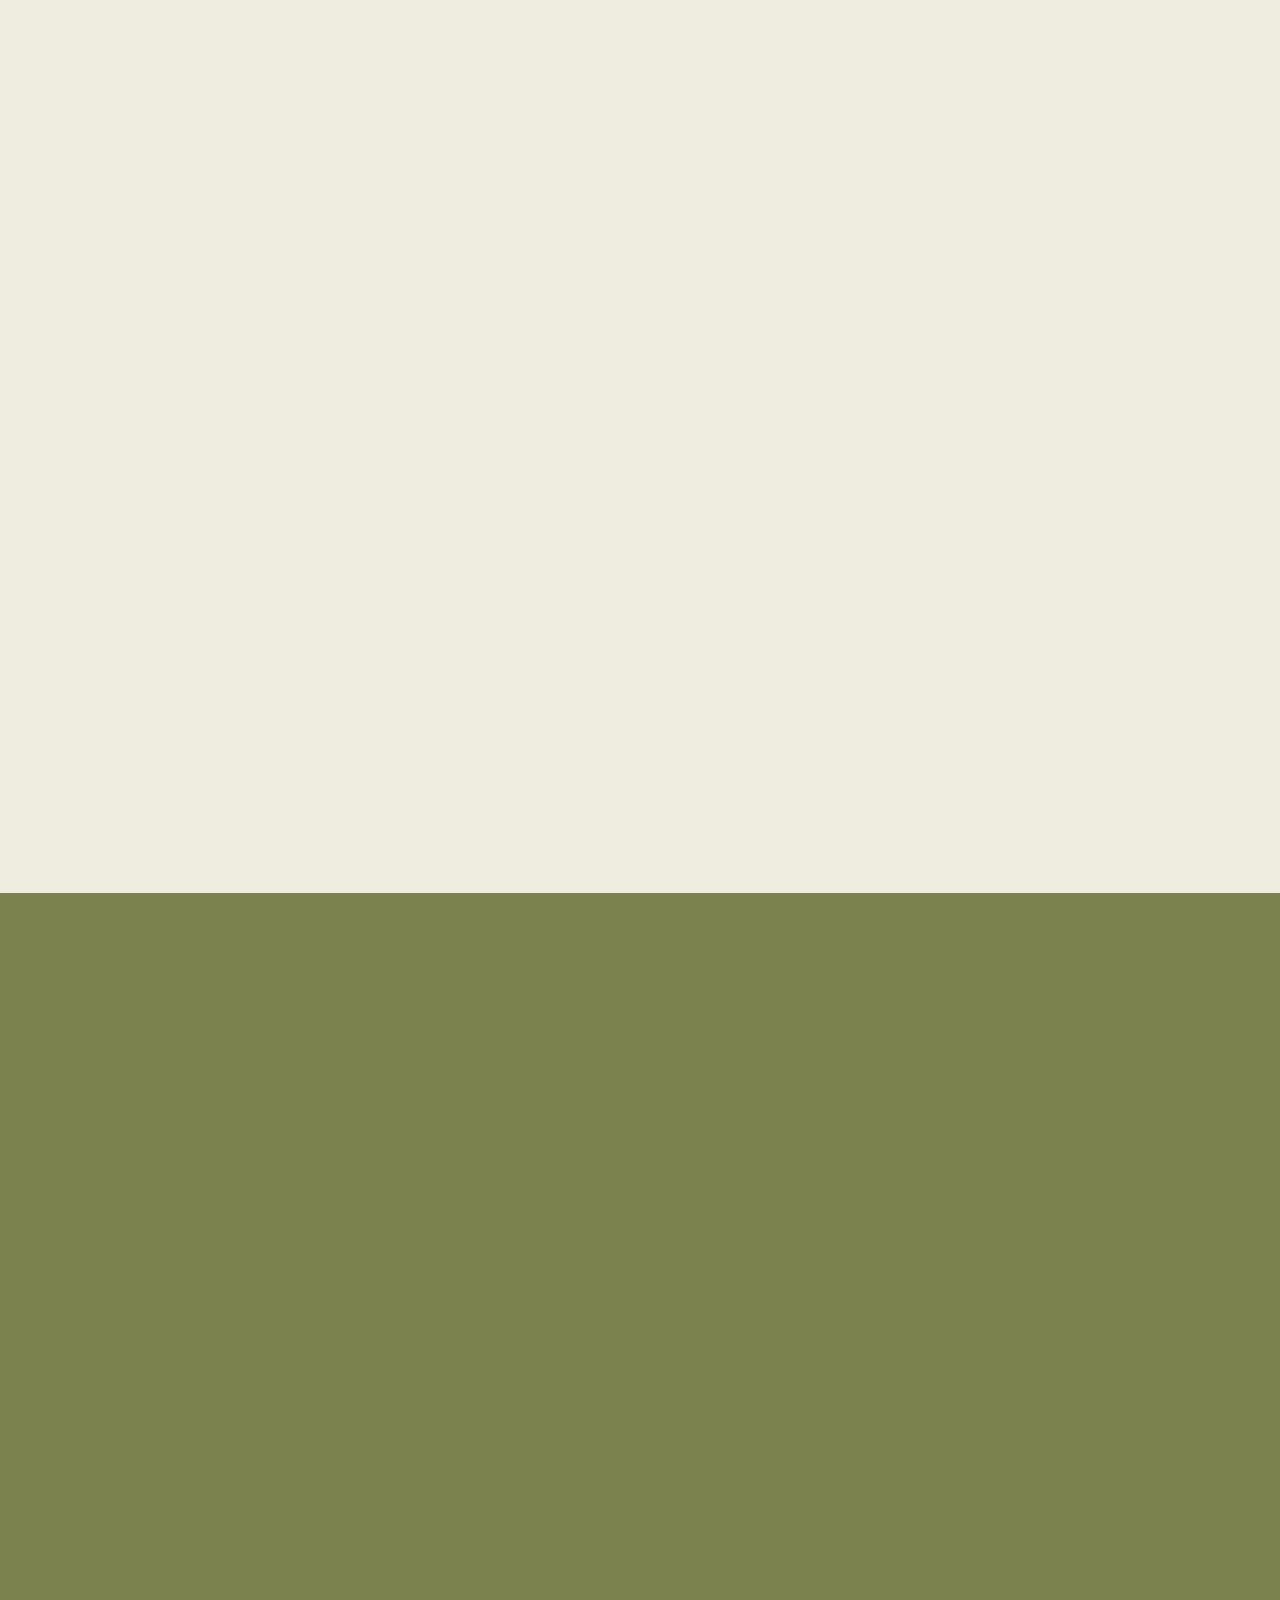
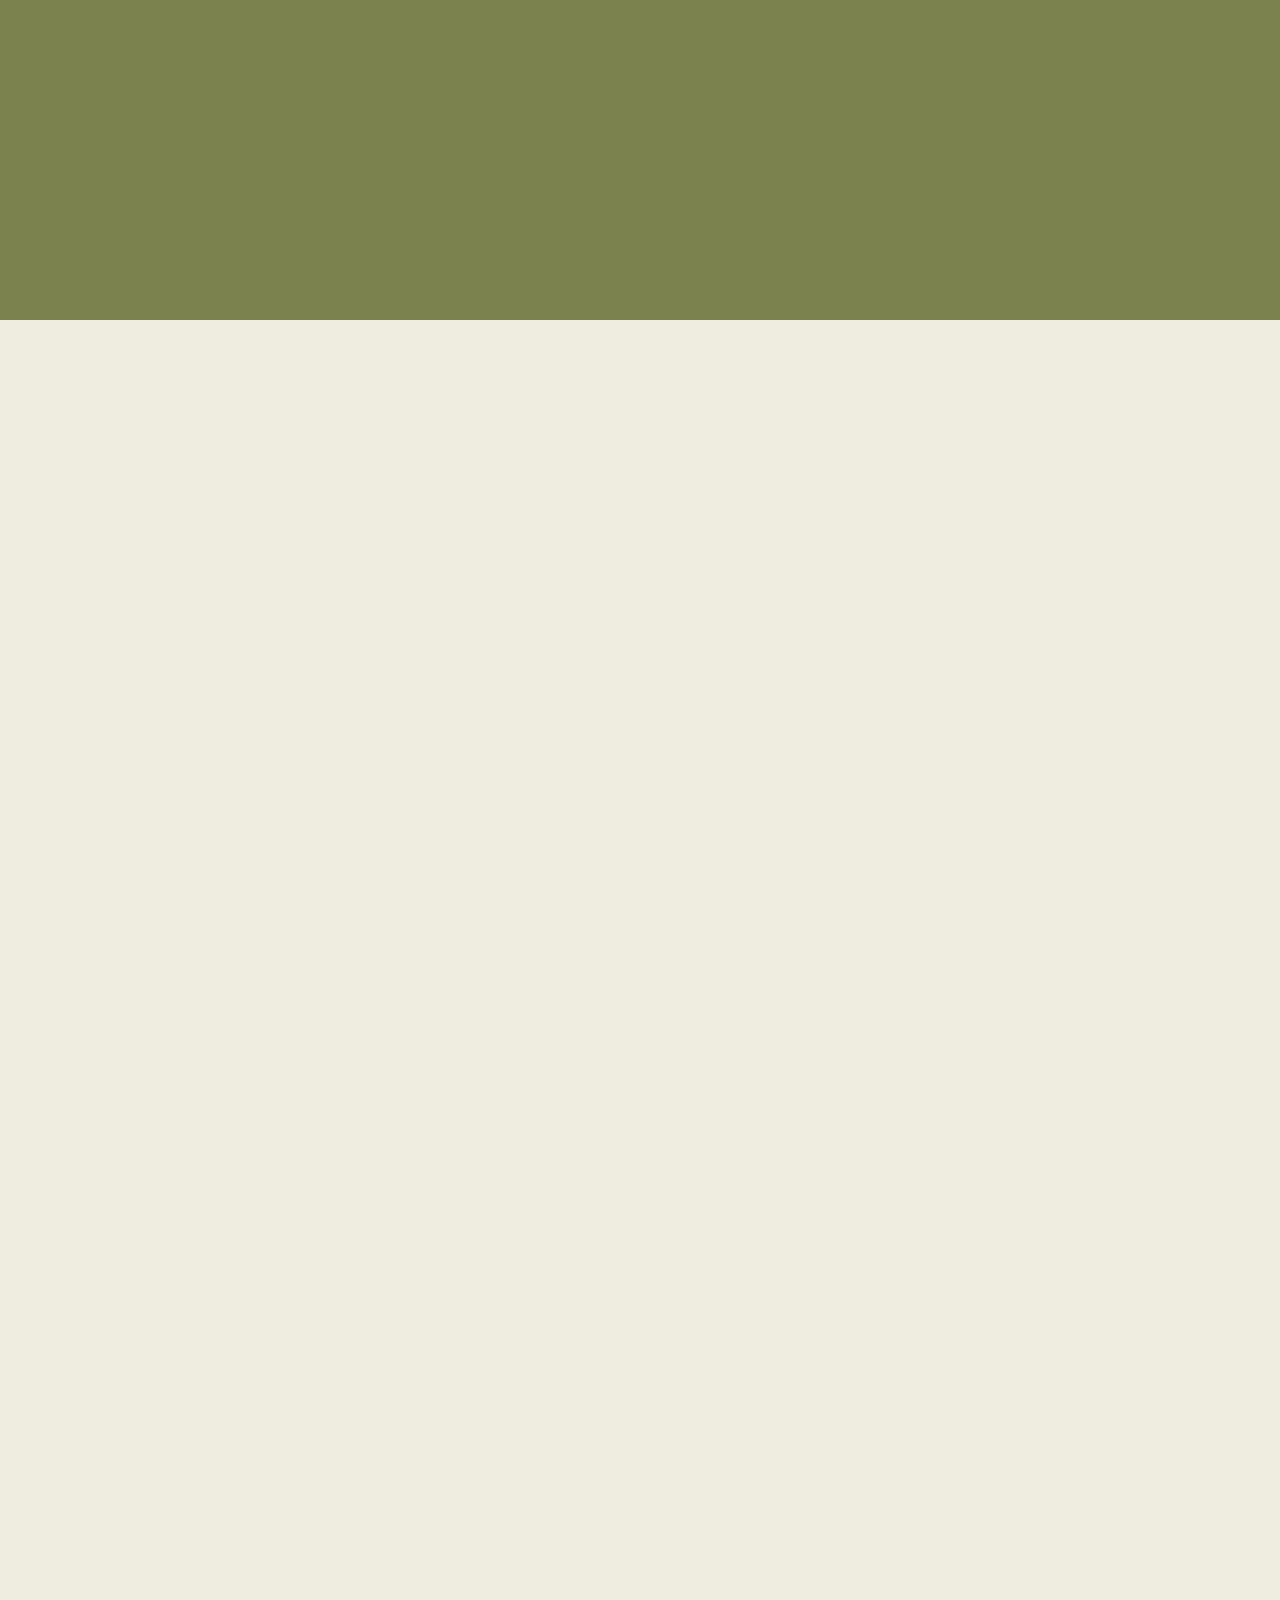
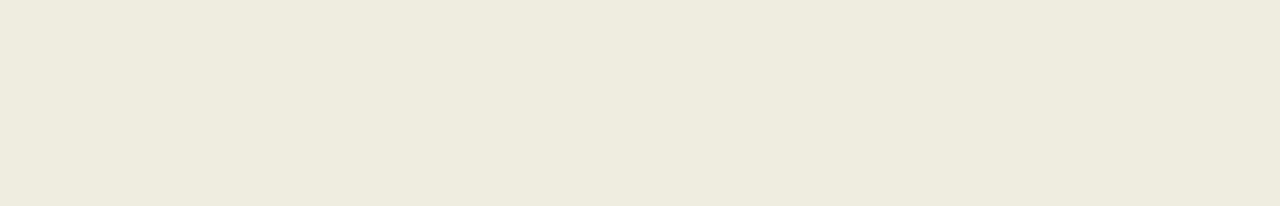
==== index.html @ 8365b6aa "0.1" ====
<!DOCTYPE html>
<html lang="en">
<head>
    <meta charset="UTF-8">
	<meta http-equiv="X-UA-Compatible" content="IE=edge,chrome=1">
	<meta name="format-detection" content="telephone=no, address=no, email=no" />
	<meta name="viewport" content="width=device-width, initial-scale=1, maximum-scale=1, user-scalable=no">
    <title>🐶Dogear-1</title>
    <link href="https://fonts.googleapis.com/css2?family=Gowun+Batang:wght@400;700&display=swap" rel="stylesheet">
    <style>
        * {
            box-sizing: border-box;
        }
        html,
        body {
            font-family: 'Gowun Batang', serif;
            width: 100%;
            margin:0 auto;
            overflow-x:hidden;
            line-height: 1.5;
            }        
        body {
            background-color:#EFEDE0;
        }
        body:not(.no-js) .image-wrap {
        transition: 1s ease-out;
        transition-delay: 0.2s;
        position: relative;
        width: 100%;
        height: 50vmin;
        overflow: hidden;
        clip-path: polygon(0 100%, 100% 100%, 100% 100%, 0 100%);
        visibility: hidden;
        }

        body:not(.no-js) .image-wrap img {
        transform: scale(1.3);
        transition: 2s ease-out;
        }

        body:not(.no-js) .animating .image-wrap {
        clip-path: polygon(0 0, 100% 0, 100% 100%, 0 100%);
        visibility: visible;
        transform: skewY(0);
        }

        body:not(.no-js) .animating img {
        transform: scale(1);
        transition: 4s ease-out;
        width: 100%;
        }

        body:not(.no-js) .fadeup {
        opacity: 0;
        transition: 0.4s ease-out;
        transition-delay: 0.4s;
        transform: translateY(40px);
        }
        body:not(.no-js) .fading-up {
        opacity: 1;
        transition: 1s ease-out;
        transform: translateY(0px);
        transition-delay: 0.6s;
        }
        body:not(.no-js) h3.fading-up {
        transition-delay: 0.4s;
        }

        body:not(.no-js) p.fading-up {
        transition-delay: 0.8s;
        }
        h3 {
            font-size: clamp(16px, 3vw, 18px);
            font-weight:700;
            margin:0;
            padding:0;
        }
        h2 {
            font-size: clamp(24px, 5vw, 32px);
            font-weight:400;
            margin:0;
            padding:0;
        }
        p {
            font-size: clamp(14px, 1.5vw, 16px);
            font-weight:400;
            margin:0;
            padding:0;
            color:#00000090;
        }
        .pri {
            color: #7B824E;
        }
        .bpri {        
            background-color: #7B824E;
        }
        .container {
            width:100%;
            padding:80px 20px;
            clear: both;
        }
        .container.bpri {
            padding:80px 20px 40px;
        }
        .container.bpri h3 {
            color: #CAC27B;
        }
        .container.bpri h2 {
            color: #fff;
        }
        .container.bpri p {
            color: #ffffff80;
        }
        .container .TxtGroup {
            display: flex;
            flex-direction: column;
            gap: 40px;
        }
        .container .TxtGroup .Title {
            display: flex;
            flex-direction: column;
            gap: 0;
        }
        .container .TxtGroup.List ul {
            display: flex;
            flex-direction: column;
            gap: 8px;
            list-style:decimal-leading-zero;
        }
        .container .TxtGroup.List ul li {
            font-size: clamp(14px, 1.5vw, 16px);
            font-weight:400;
            margin:0;
            padding:0;
            color:#00000090;
        }
        .reveal .image-wrap.Cover {
            aspect-ratio: 16 / 9;
            width: 100%;
            height: min(50vmin, 450px);
        }
        .container .image-wrap.book {
            aspect-ratio: 3 / 5;
            height: clamp(400px, 80vw, 680px);
            width: auto;
        }
    </style>
    <script src="https://cdn.jsdelivr.net/gh/sinae-j/Dogear/script.js"></script>
</head>
<body>
    <div class='reveal'>
        <div class="image-wrap Cover">
            <img src='Cover.png'>
        </div>
    </div>
    <div class='container'>
        <div class="TxtGroup">
            <div class="Title">
                <h3 class="fadeup pri">10월의 지정도서</h3>
                <h2 class="fadeup">지성이 금지된 곳에서 깨어날 때</h2>
            </div>
            <p class="fadeup Desc">
                안녕하세요. <Br/>
                안녕하세요. <Br/>
                안녕하세요. <Br/>
                안녕하세요. <Br/>
                안녕하세요. <Br/>
                안녕하세요. <Br/>                
            </p>
        </div>
    </div>
    <div class='container bpri'>
        <div class="TxtGroup">
            <div class="Title">
                <h3 class="fadeup pri">10월의 지정도서</h3>
                <h2 class="fadeup">여자를 위한 세계는 없었다</h2>
            </div>
            <p class="fadeup Desc">
                이 책은 지성의 힘으로 금기를 넘어서며 새로운 시야를 만들어낸 이들의 책을 통해 그들의 삶과 생각을 들여다본 저작이다. <br/>
                ‘여성’이라는 이슈를 중심으로 하되, 남자도, 페미니스트가 아닌 사람도, 페미니스트이지만 마냥 선하지만은 않은 이들도 모두 다루고 있다. <br/>
                굳건히 닫힌 문 앞에서 포기하지 않고 끈질기게 문을 두드린 이들의 이야기인 셈이다.
            </p>
            <div class='reveal'>
                <div class="image-wrap book">
                    <img src='Book.png'>
                </div>
            </div>
        </div>
    </div>
    <div class='container'>
        <div class="TxtGroup List">
            <div class="Title">
                <h3 class="fadeup pri">
                    <span>1장</span>
                    어떤 여자들에 대하여
                </h3>
                <h2 class="fadeup">지성은 여성의 것</h2>
            </div>
            <ul>
                <li class="fadeup">세상을 활보한 여자들, 그 용기에 대하여 </li>
                <li class="fadeup">연단에 오를 권리를 위해 싸우다가 단두대에 오른 여자 </li>
                <li class="fadeup">악명 높은 고령의 여성 대법관, 시대의 아이콘 되다 </li>
                <li class="fadeup">부조리한 세계를 기꺼이 마주하되 아둔하리 만큼 원칙적인 삶 </li>
                <li class="fadeup">냉소적이고 열렬했으며 죽을 때까지 야망을 놓지 않았던 지식인 </li>
                <li class="fadeup">‘아버지의 왕국’을 고발하며 피와 빵과 시를 노래한 작가 </li>
                <li class="fadeup">위대한 여성 피아니스트, 프랑켄슈타인의 괴물이 낳은 후손 </li>
                <li class="fadeup">존재에 의미를 부여하는 역사가 우리에게도 있다 </li>
                <li class="fadeup">강간 이데올로기에 맞서는 여성들의 반격이 시작되었다 </li>
                <li class="fadeup">공공의 선을 위해 일어설 수 있는 사람이 되어야 한다</li>
                <li class="fadeup">당대 현장의 그림자, 그 삶의 진면목을 탐구한 과학자 </li>
                <li class="fadeup">완벽하지 않아도 괜찮아, 그렇다고 과거로 돌아가진 않을 거야 </li>
                <li class="fadeup">죽어가는 이들의 삶을 들여다본 죽음의 여의사</li>
            </ul>
        </div>
    </div>
    <div class='container'>
        <div class="TxtGroup List">
            <div class="Title">
                <h3 class="fadeup pri">
                    <span>2장</span>
                    3333333333333333333
                </h3>
                <h2 class="fadeup">말, 몸, 피, 신, 그리고 페미니즘</h2>
            </div>
            <ul>
                <li class="fadeup">읽기와 쓰기, 몸과 마음을 관통하다</li>
                <li class="fadeup">걷기, 움직이고 사색하고 저항하는 발걸음</li>
                <li class="fadeup">분노, 그 미칠 듯한 데서 구원할 사람은 나 자신뿐</li>
                <li class="fadeup">말싸움, 공식을 배우고 기술을 익혀라</li>
                <li class="fadeup">혐오 표현, 그 해석과 저항을 위한 여러 갈래 길들</li>
                <li class="fadeup">사랑, 사고파는 영역으로 침투한 감정 혹은 노동</li>
                <li class="fadeup">여성의 몸, 한국 사회 담론전의 최전선</li>
                <li class="fadeup">질병, 그것의 목소리와 이야기를 찾아서</li>
                <li class="fadeup">투병, 겪는 이와 돌보는 이를 위한 약상자</li>
                <li class="fadeup">월경, 생물학을 넘어선 문화정치학의 전쟁터</li>
                <li class="fadeup">마음의 그림자, 잘 다뤄내야 할 중년의 과제</li>
                <li class="fadeup">여신, 여성성을 뛰어넘어 우주와 맞닿은 세계</li>
                <li class="fadeup">신학, 그 남성 중심적 권위에 맞선 여성들</li>
                <li class="fadeup">불교, 상호연관성의 교리로 페미니즘과 만나다</li>
            </ul>
        </div>
    </div>
    <script src="https://cdn.jsdelivr.net/gh/sinae-j/Dogear/script.js"></script>
    <!-- <script  src="./script.js"></script> -->
</body>
</html>
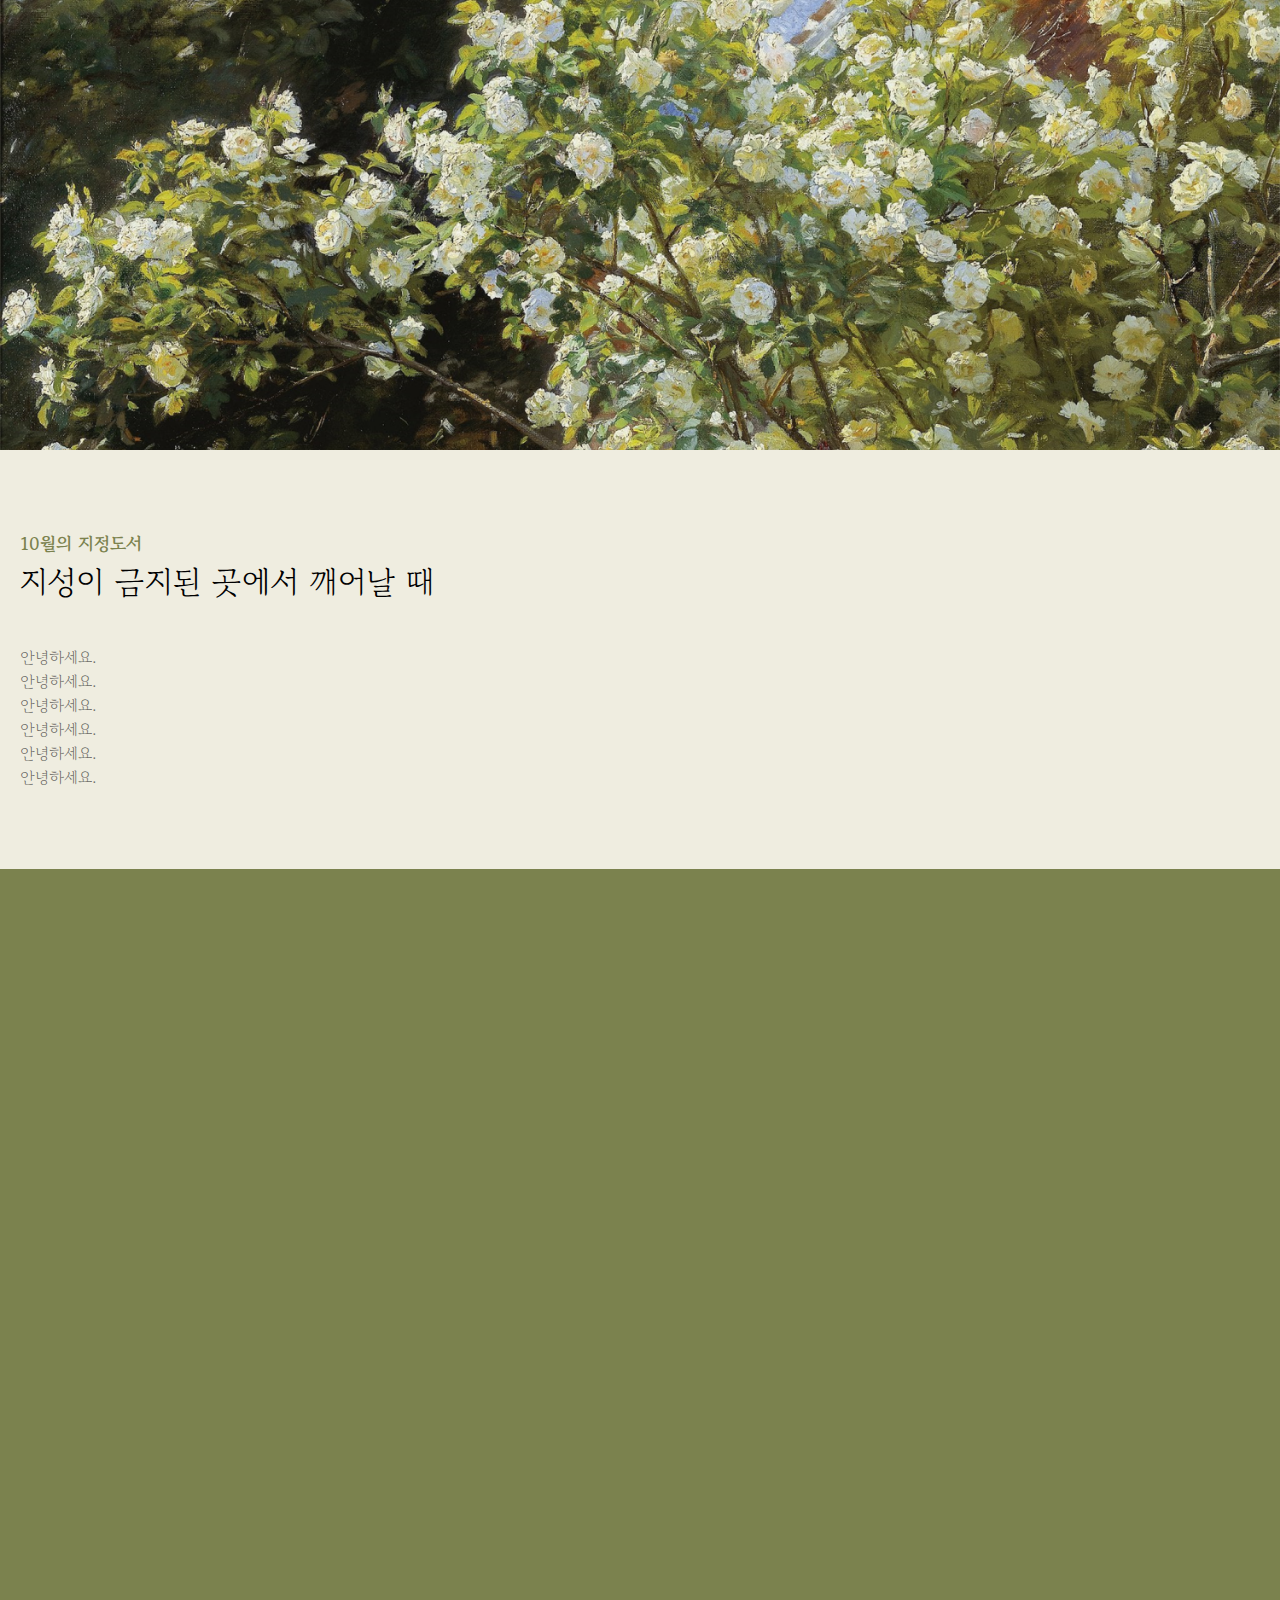
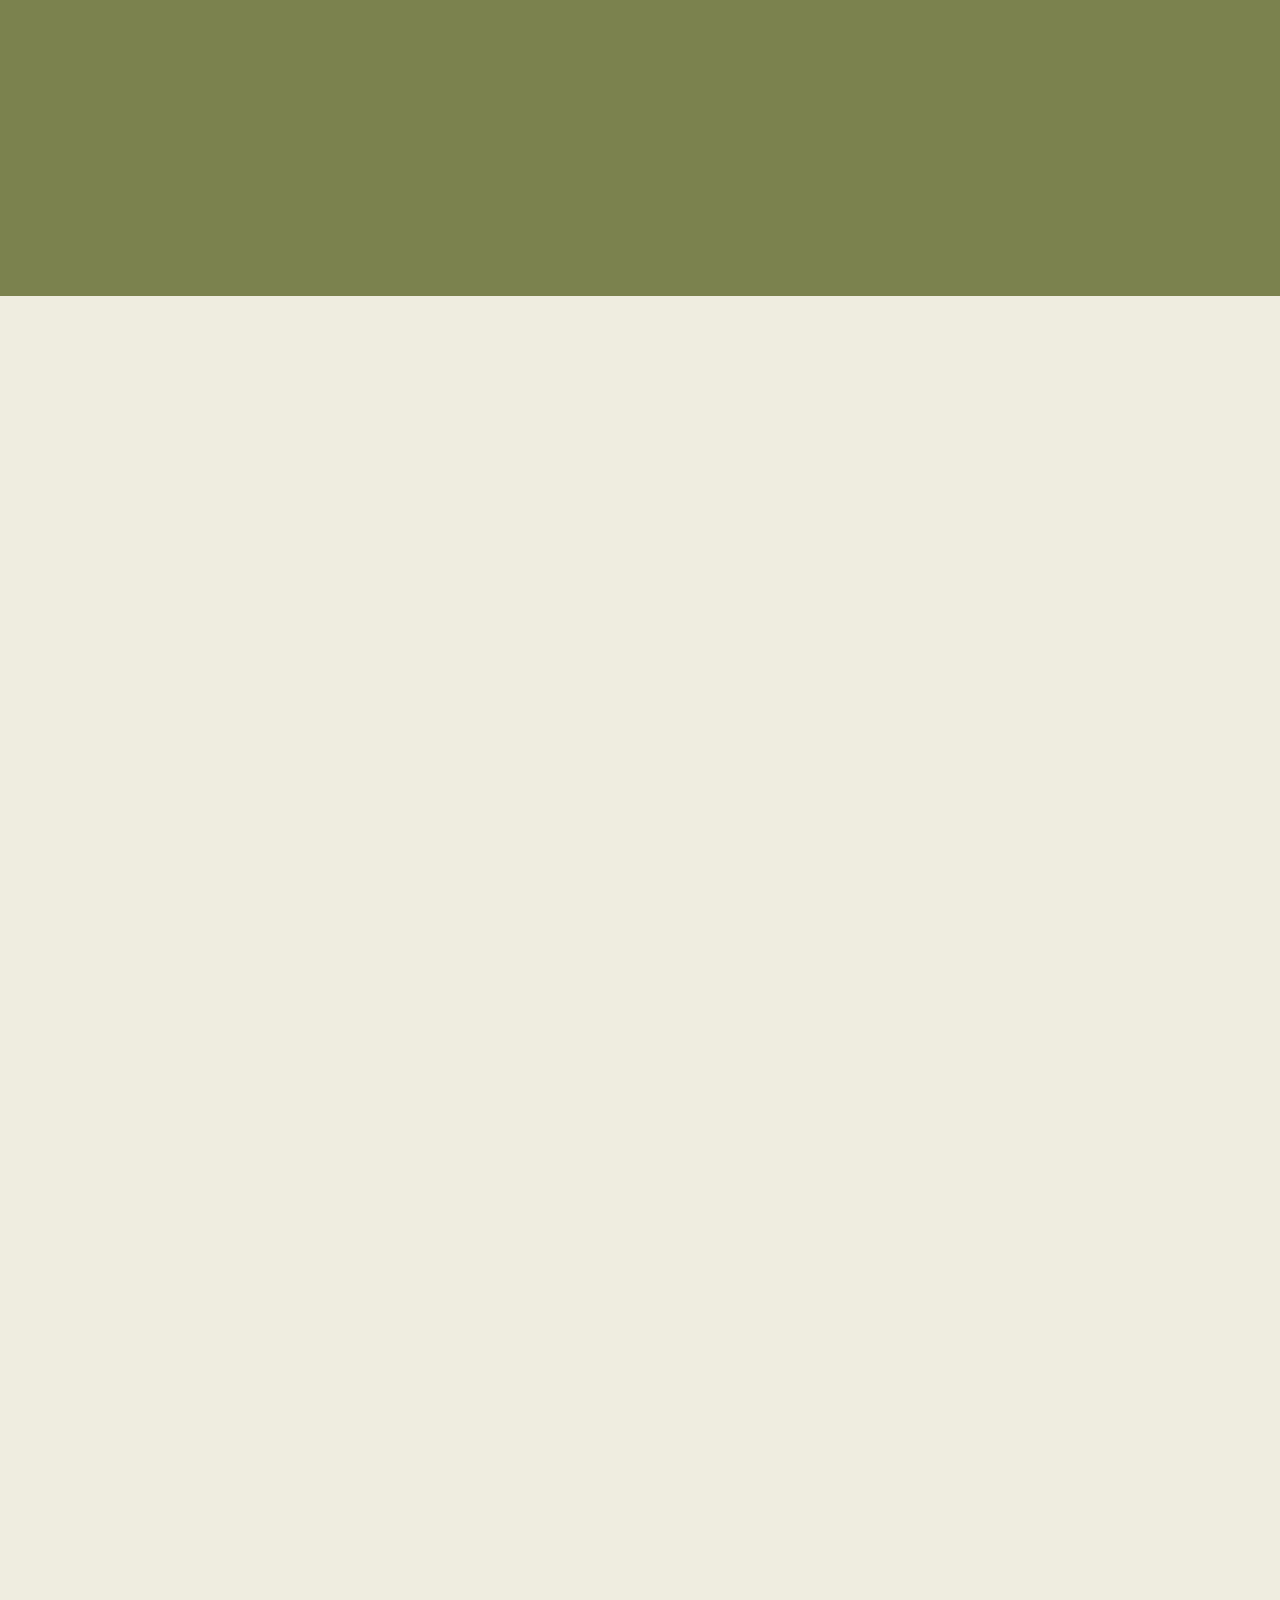
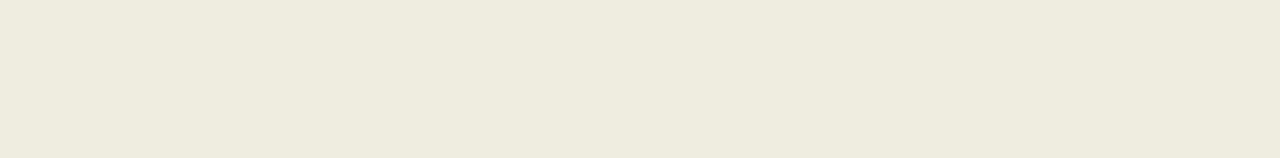
==== commit 9d2bbcc7: "0.1" ====
--- a/index.html
+++ b/index.html
@@ -145,7 +145,6 @@
             width: auto;
         }
     </style>
-    <script src="https://cdn.jsdelivr.net/gh/sinae-j/Dogear/script.js"></script>
 </head>
 <body>
     <div class='reveal'>
@@ -240,8 +239,7 @@
             </ul>
         </div>
     </div>
-    <script src="https://cdn.jsdelivr.net/gh/sinae-j/Dogear/script.js"></script>
-    <!-- <script  src="./script.js"></script> -->
+    <script  src="./script.js"></script>
 </body>
 </html>
 
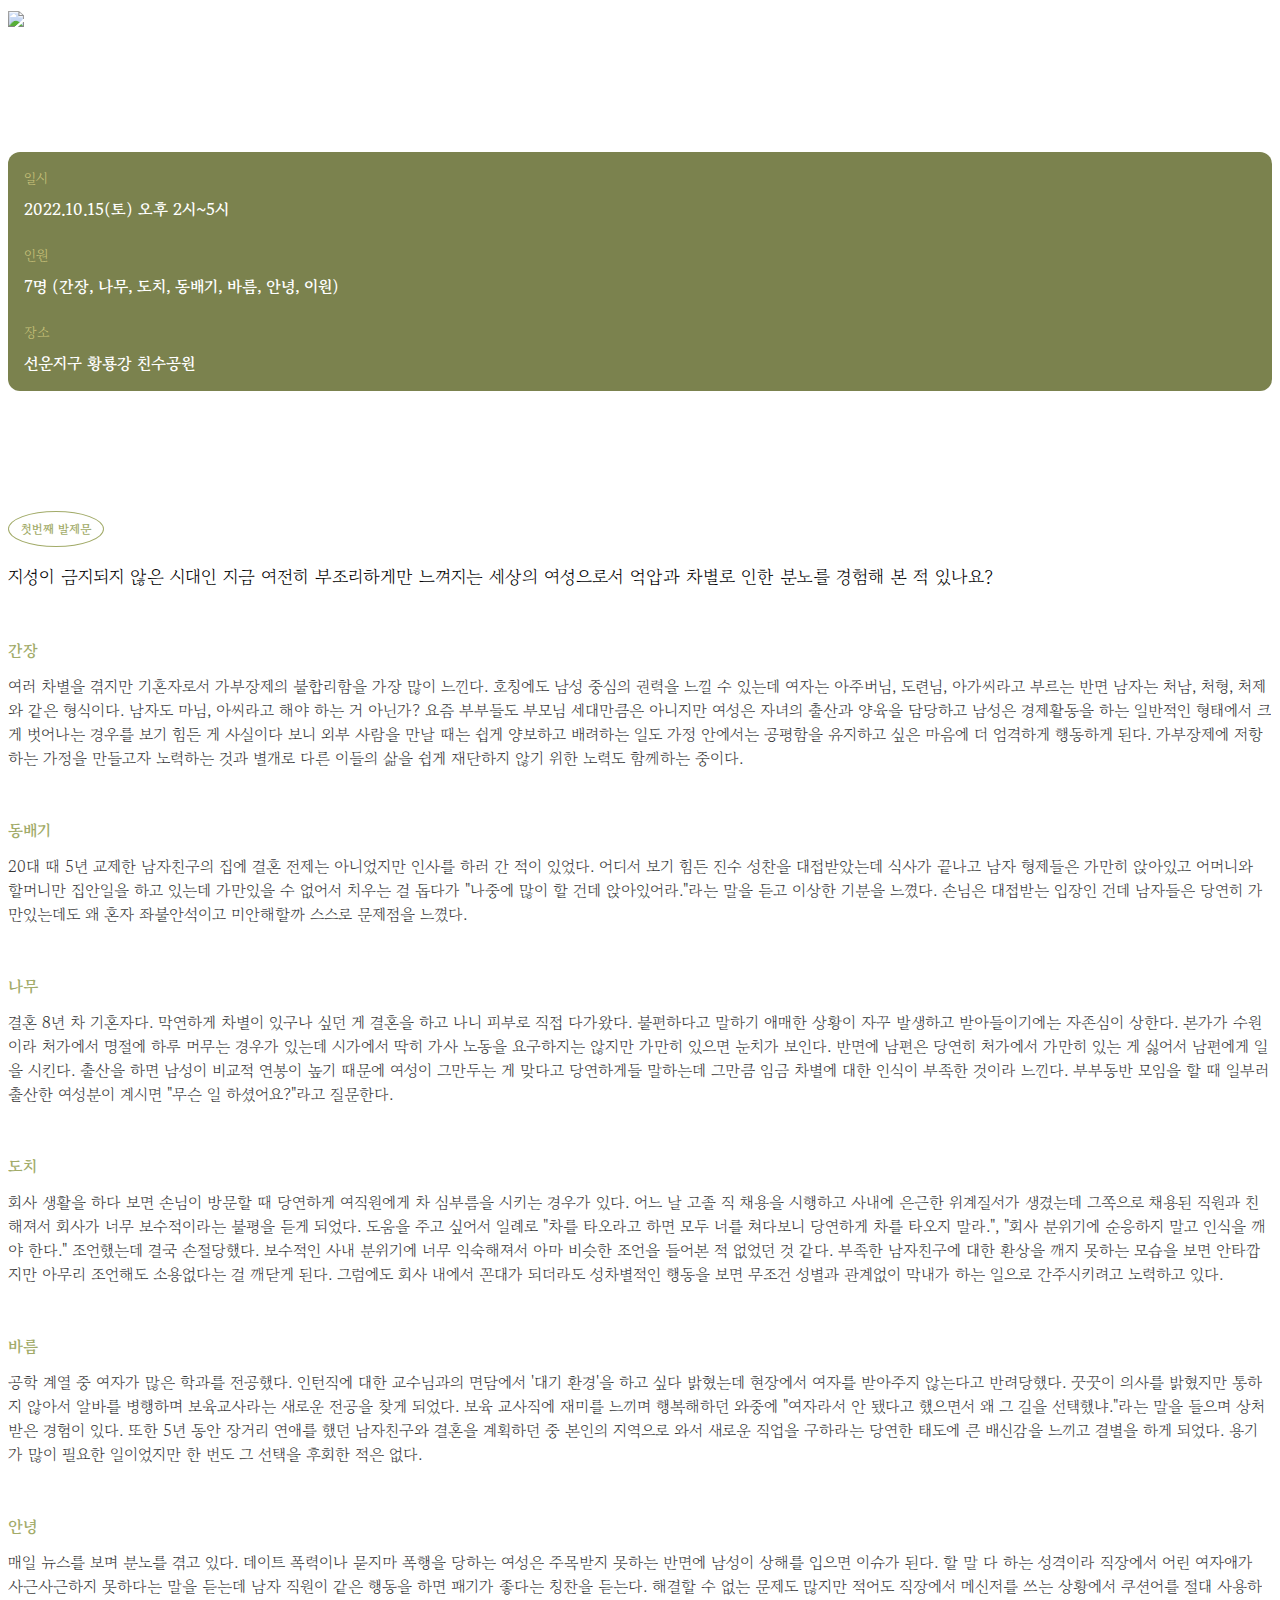
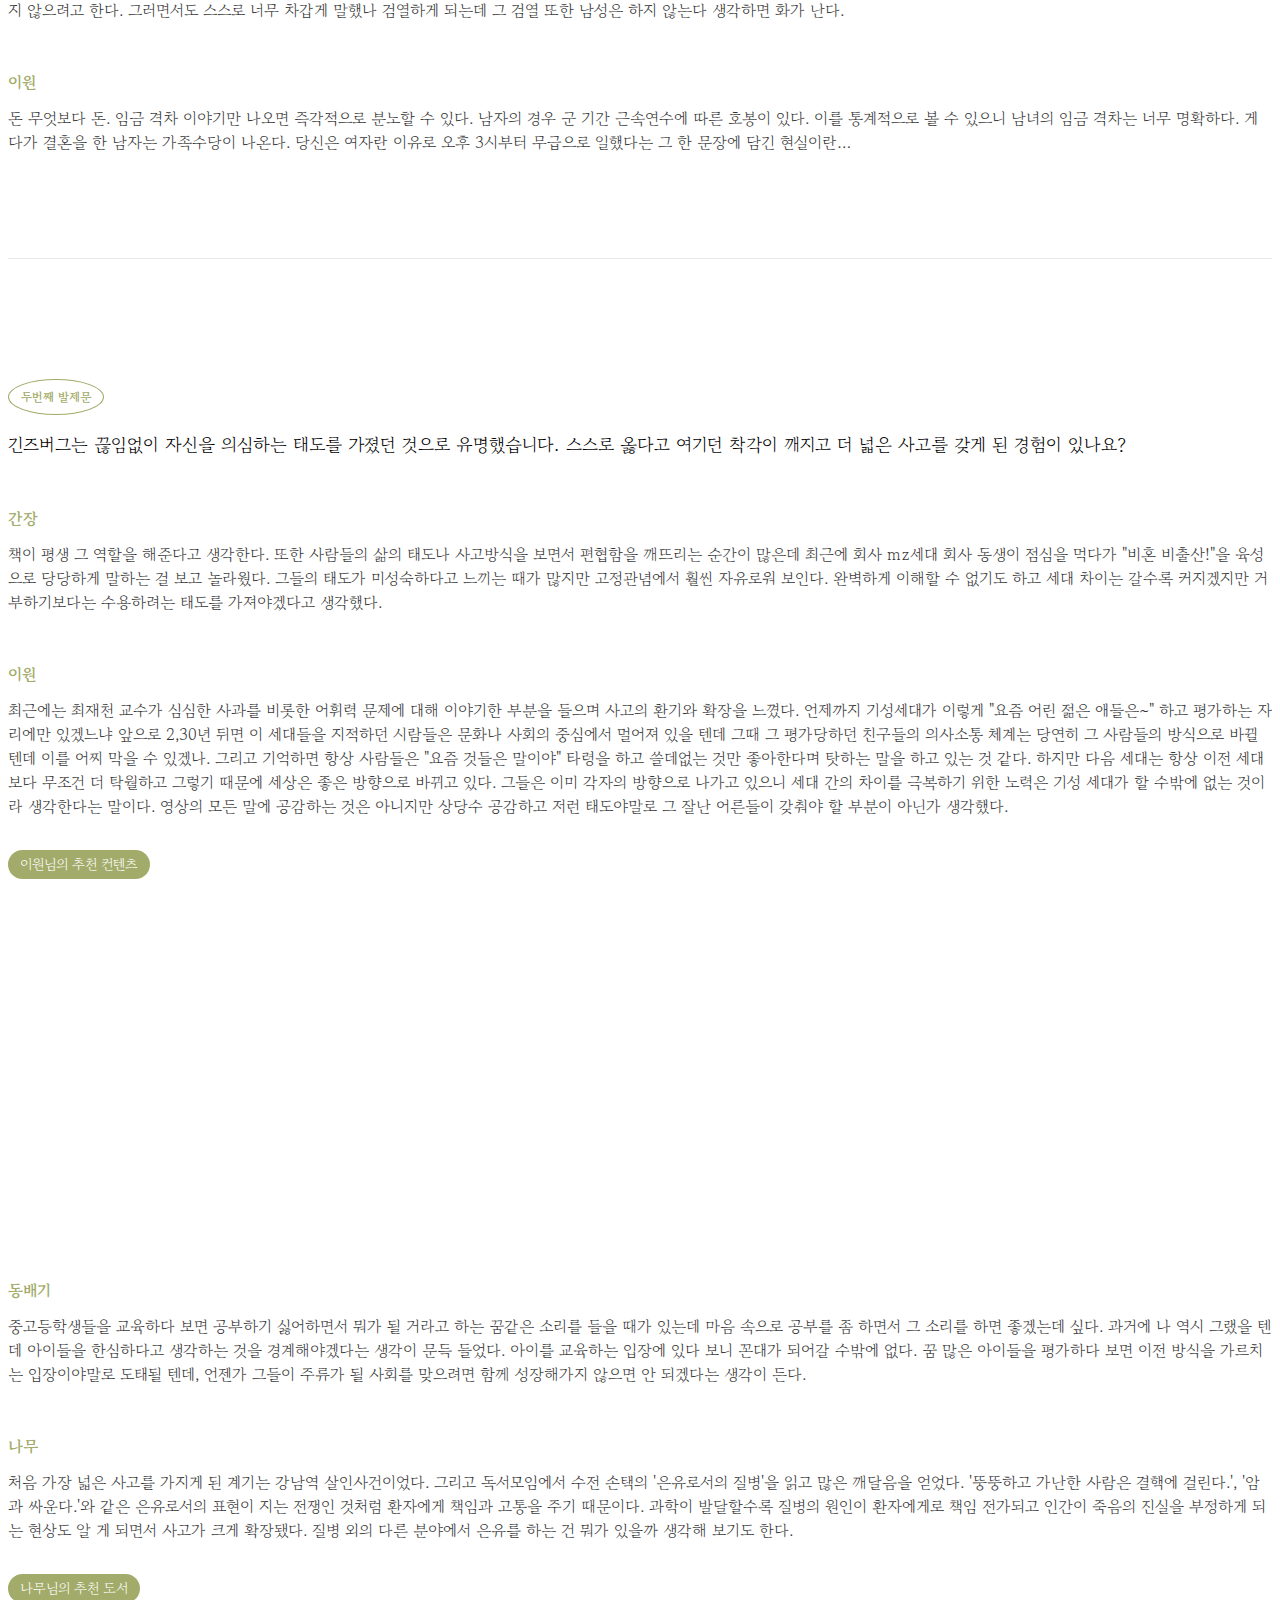
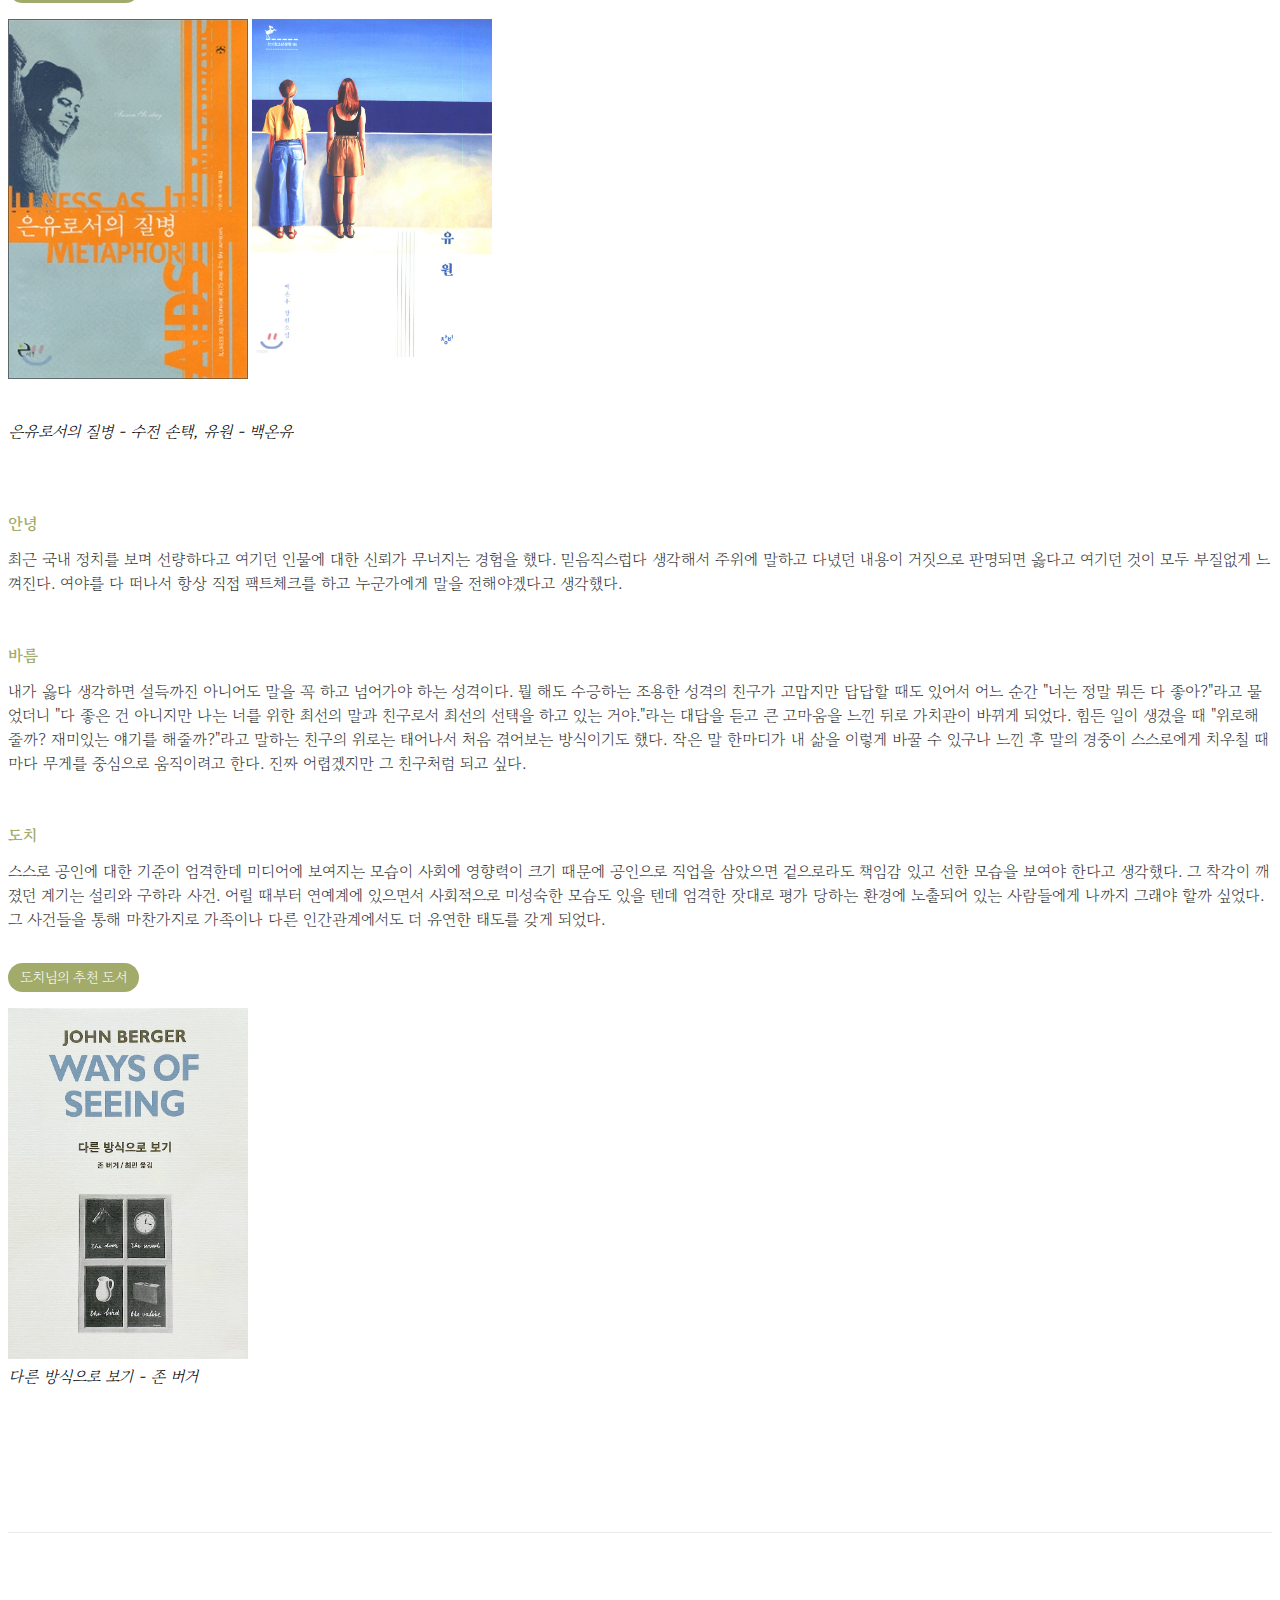
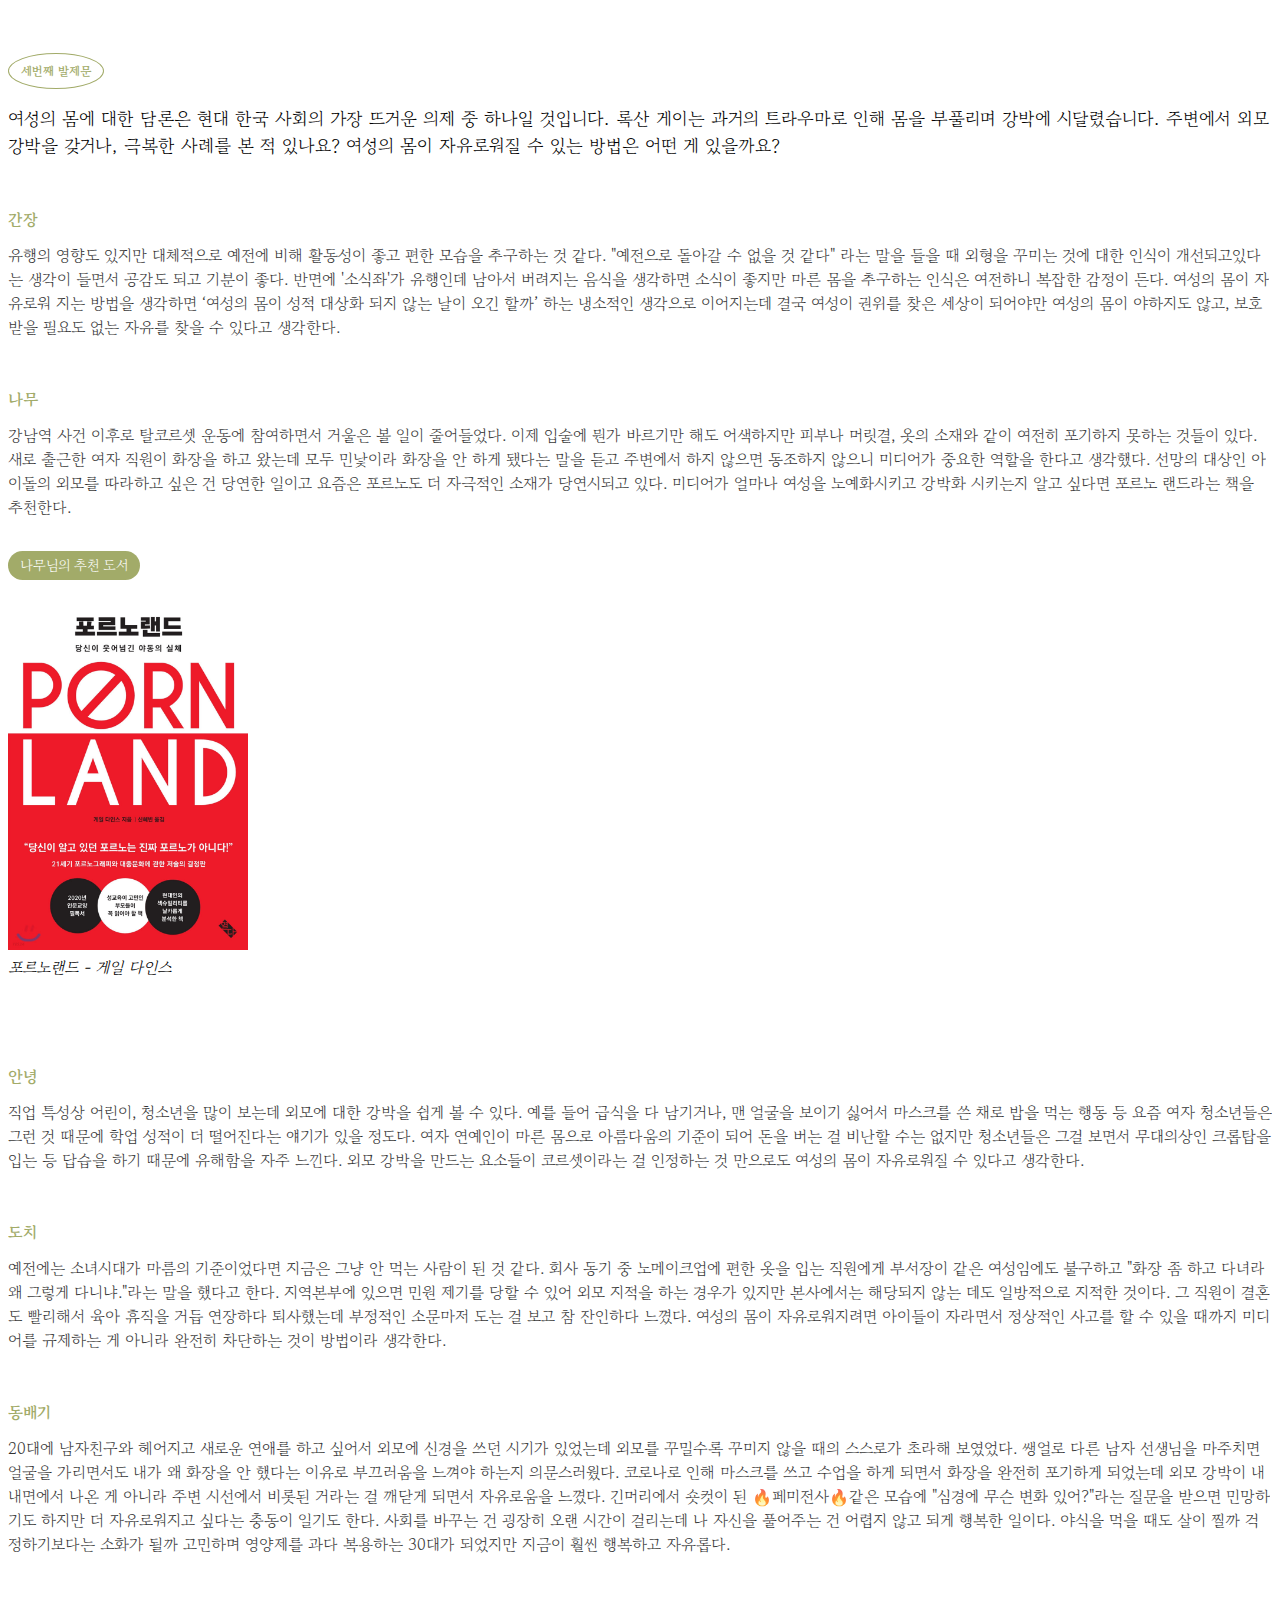
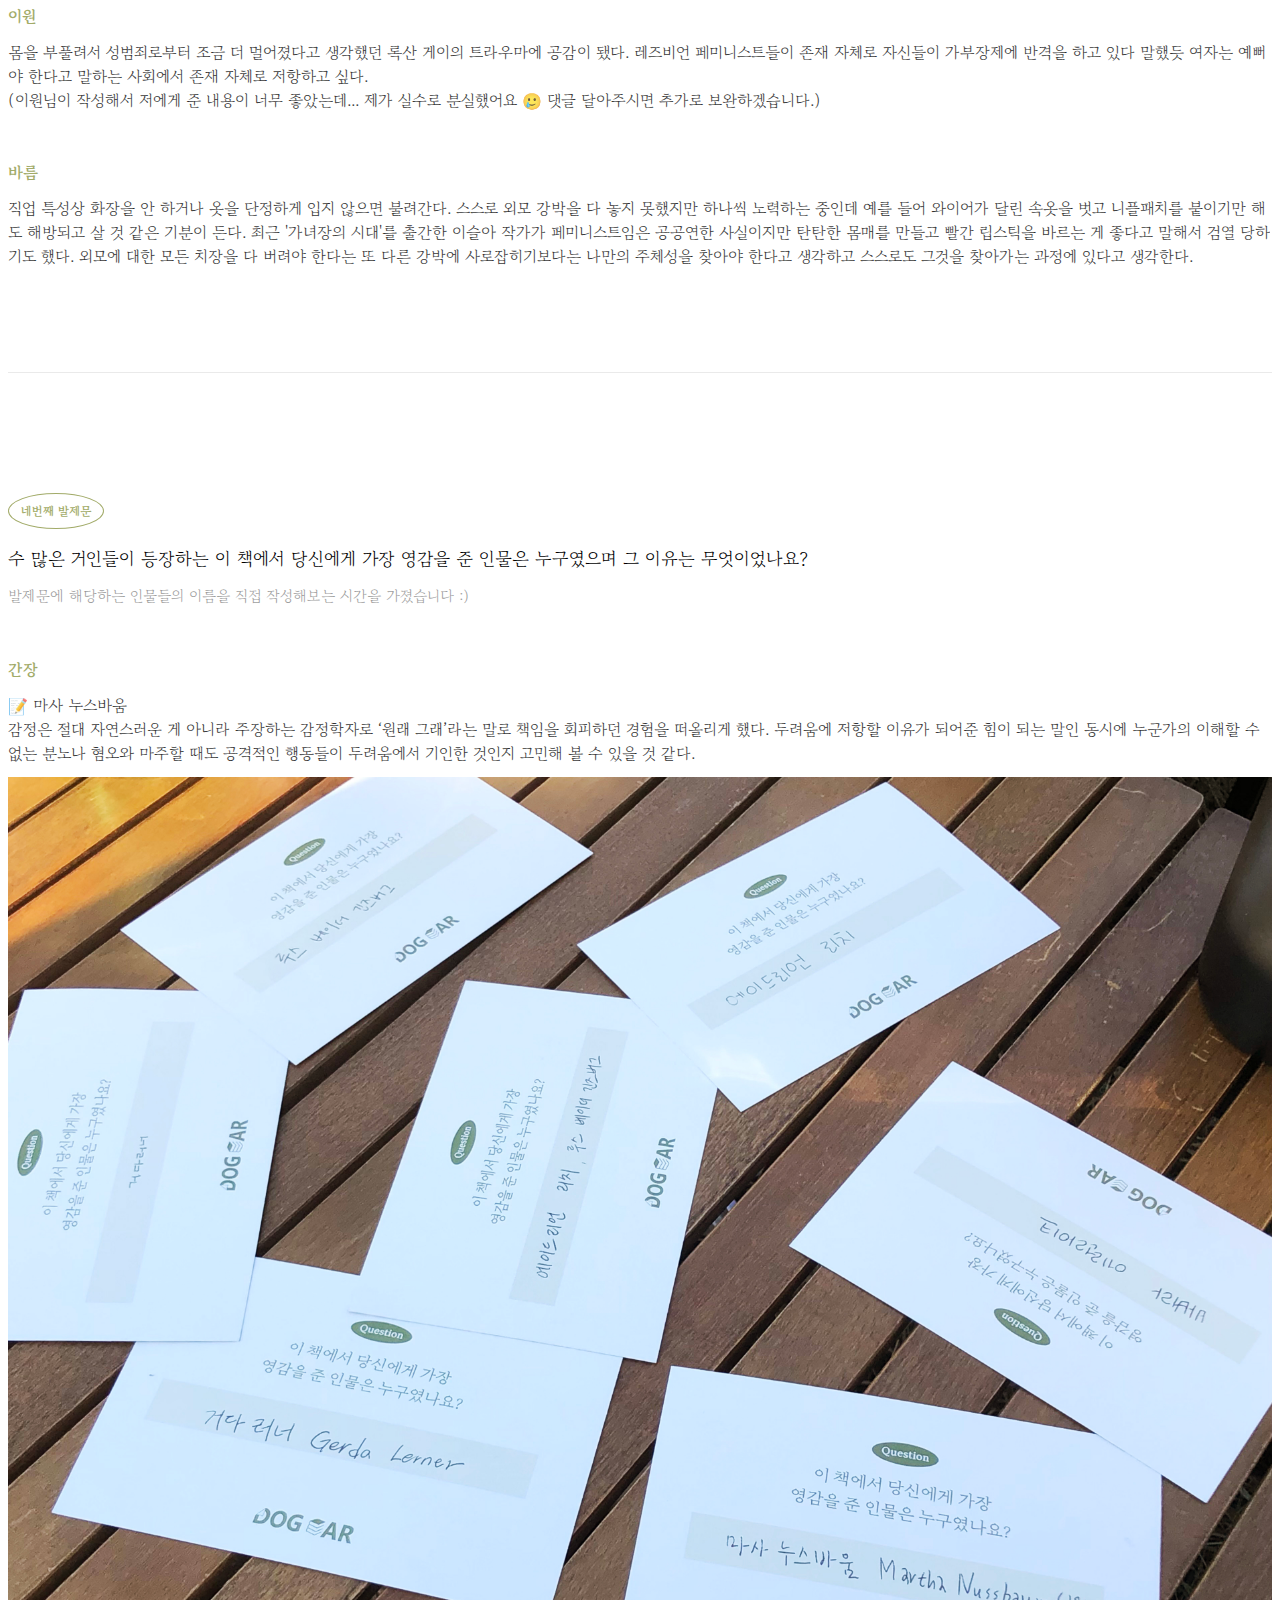
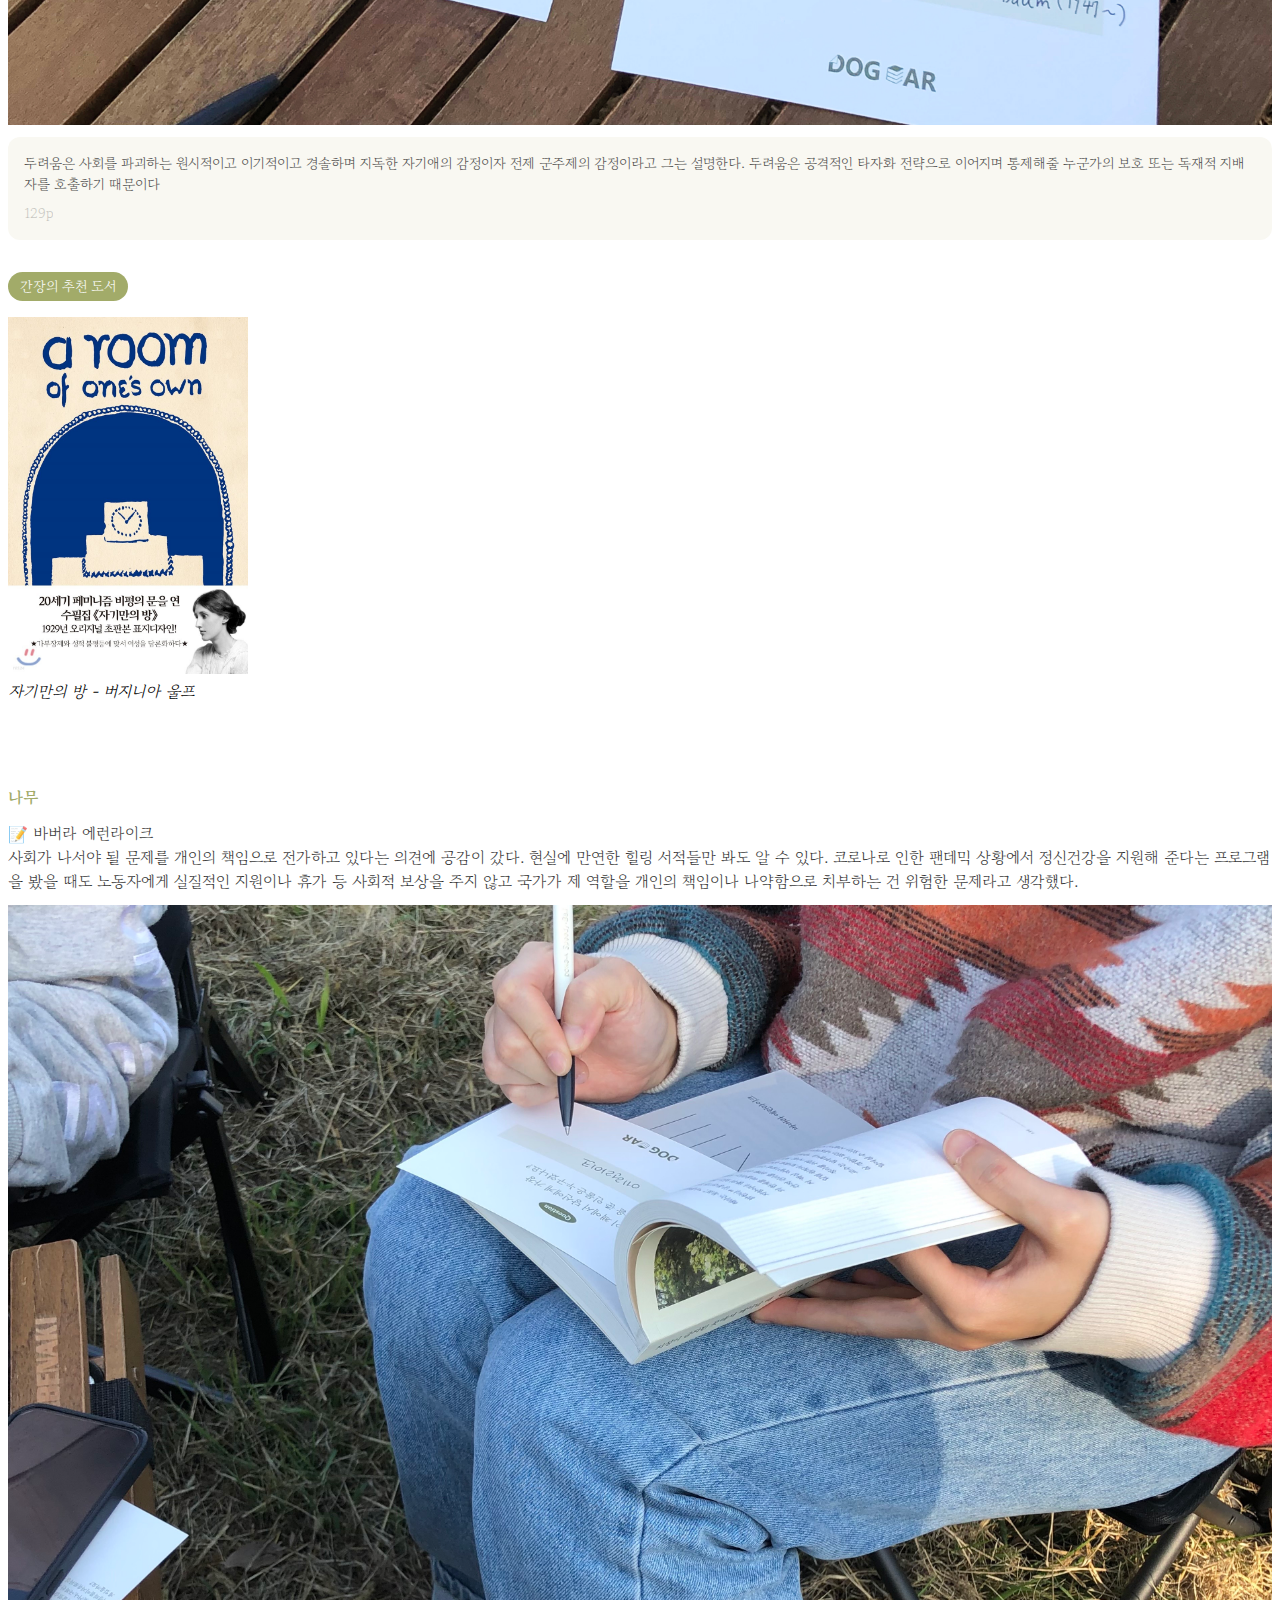
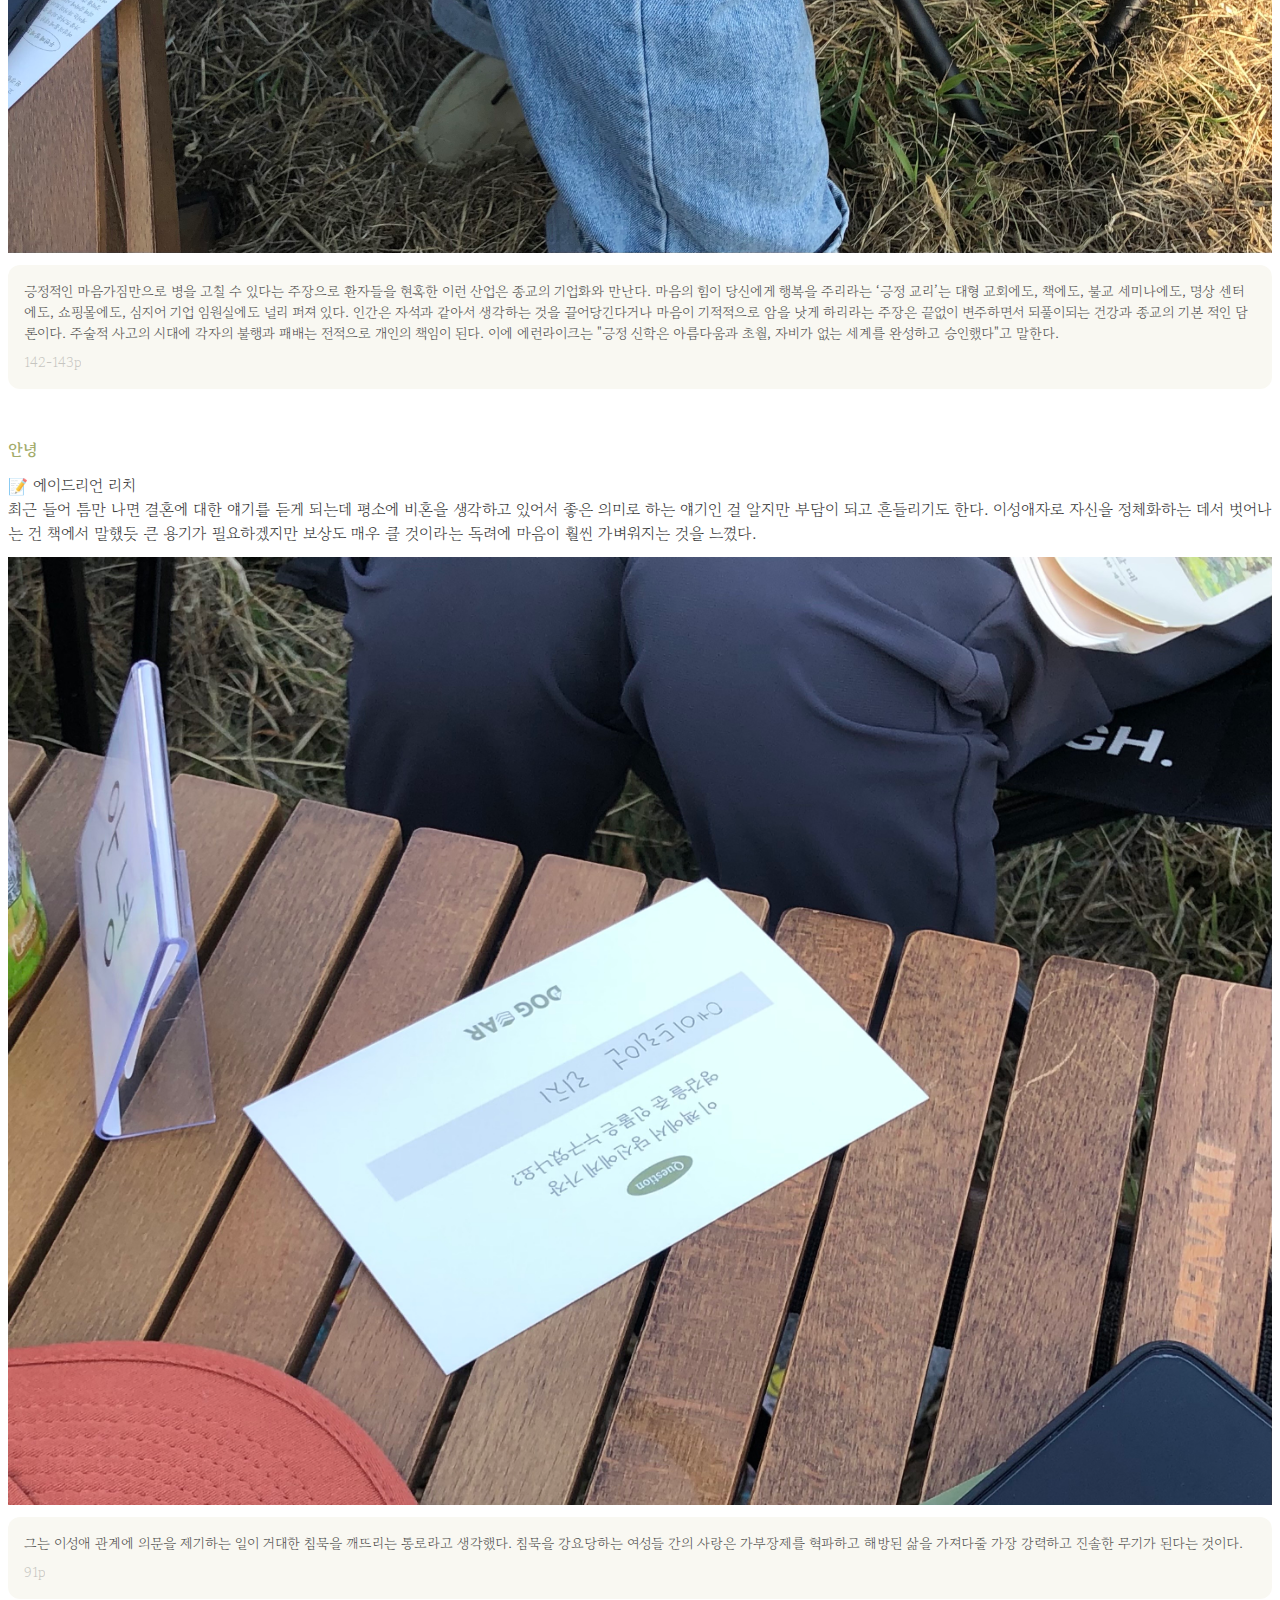
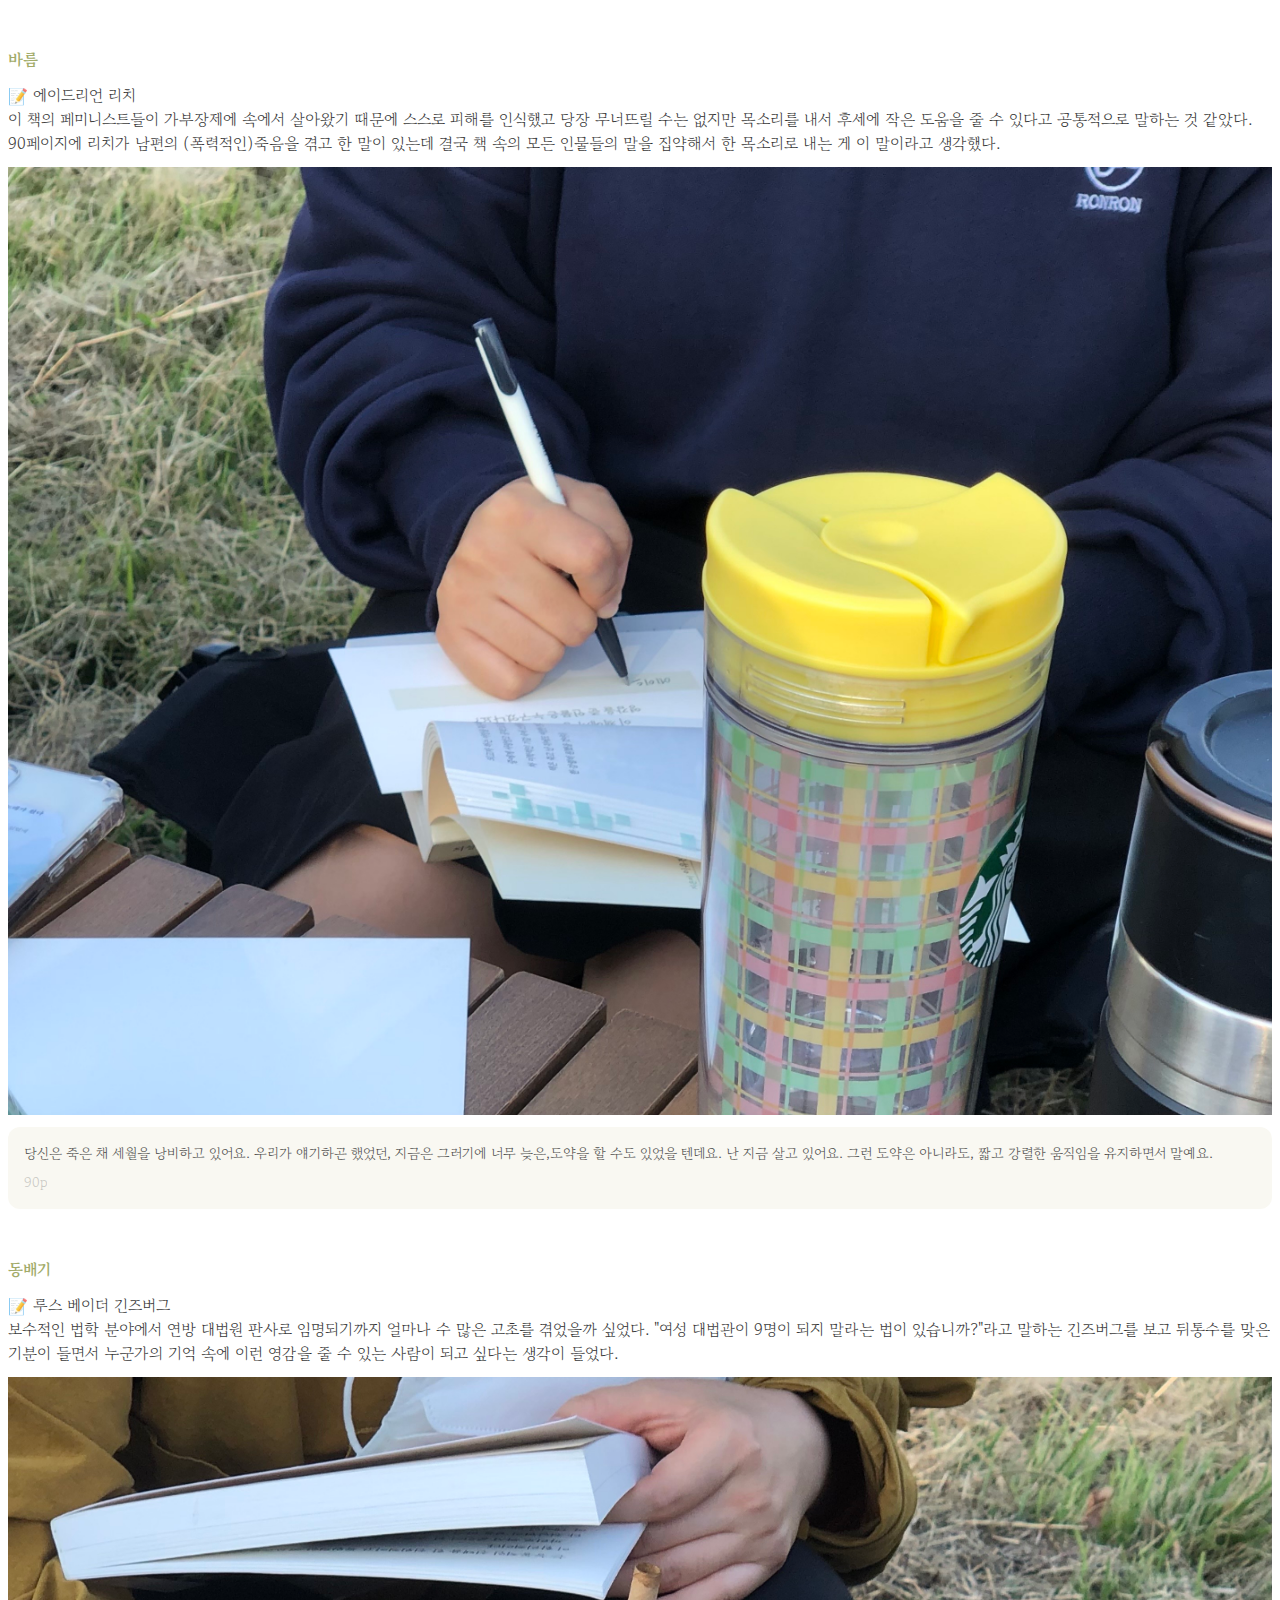
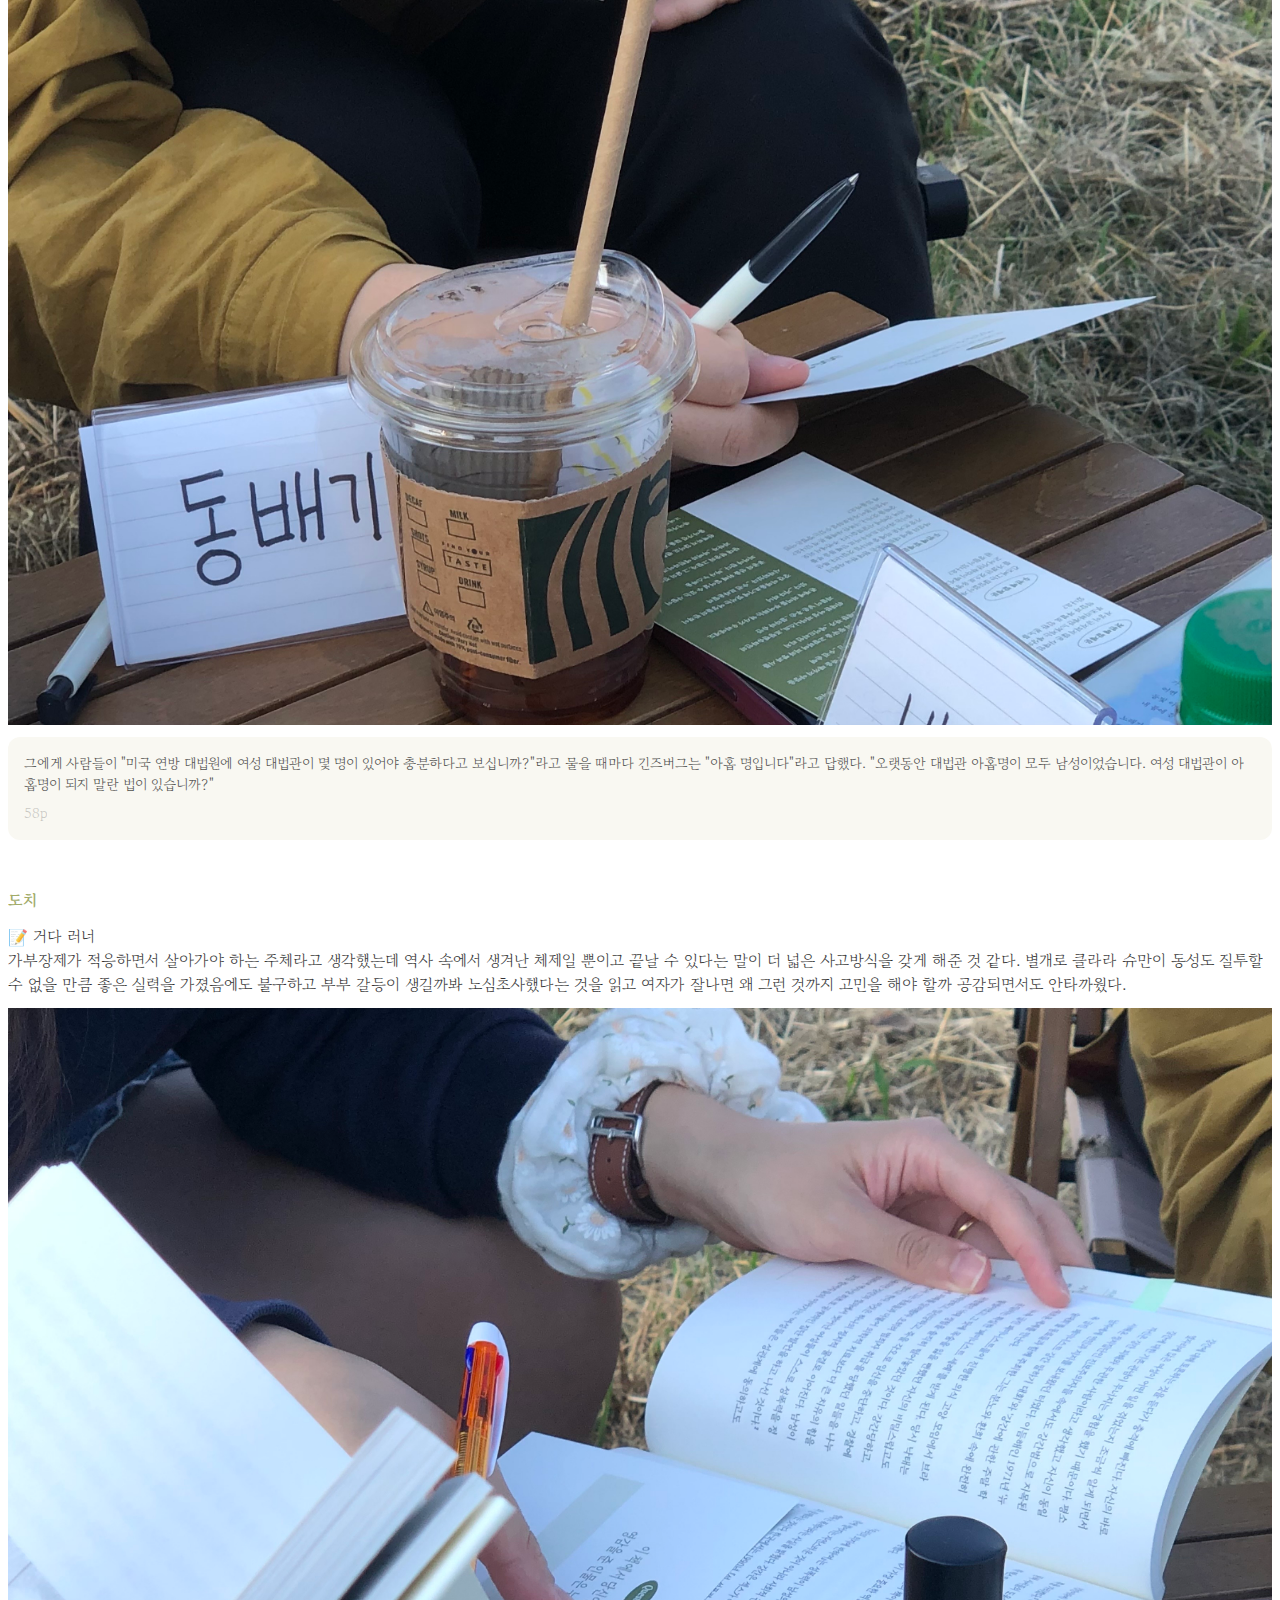
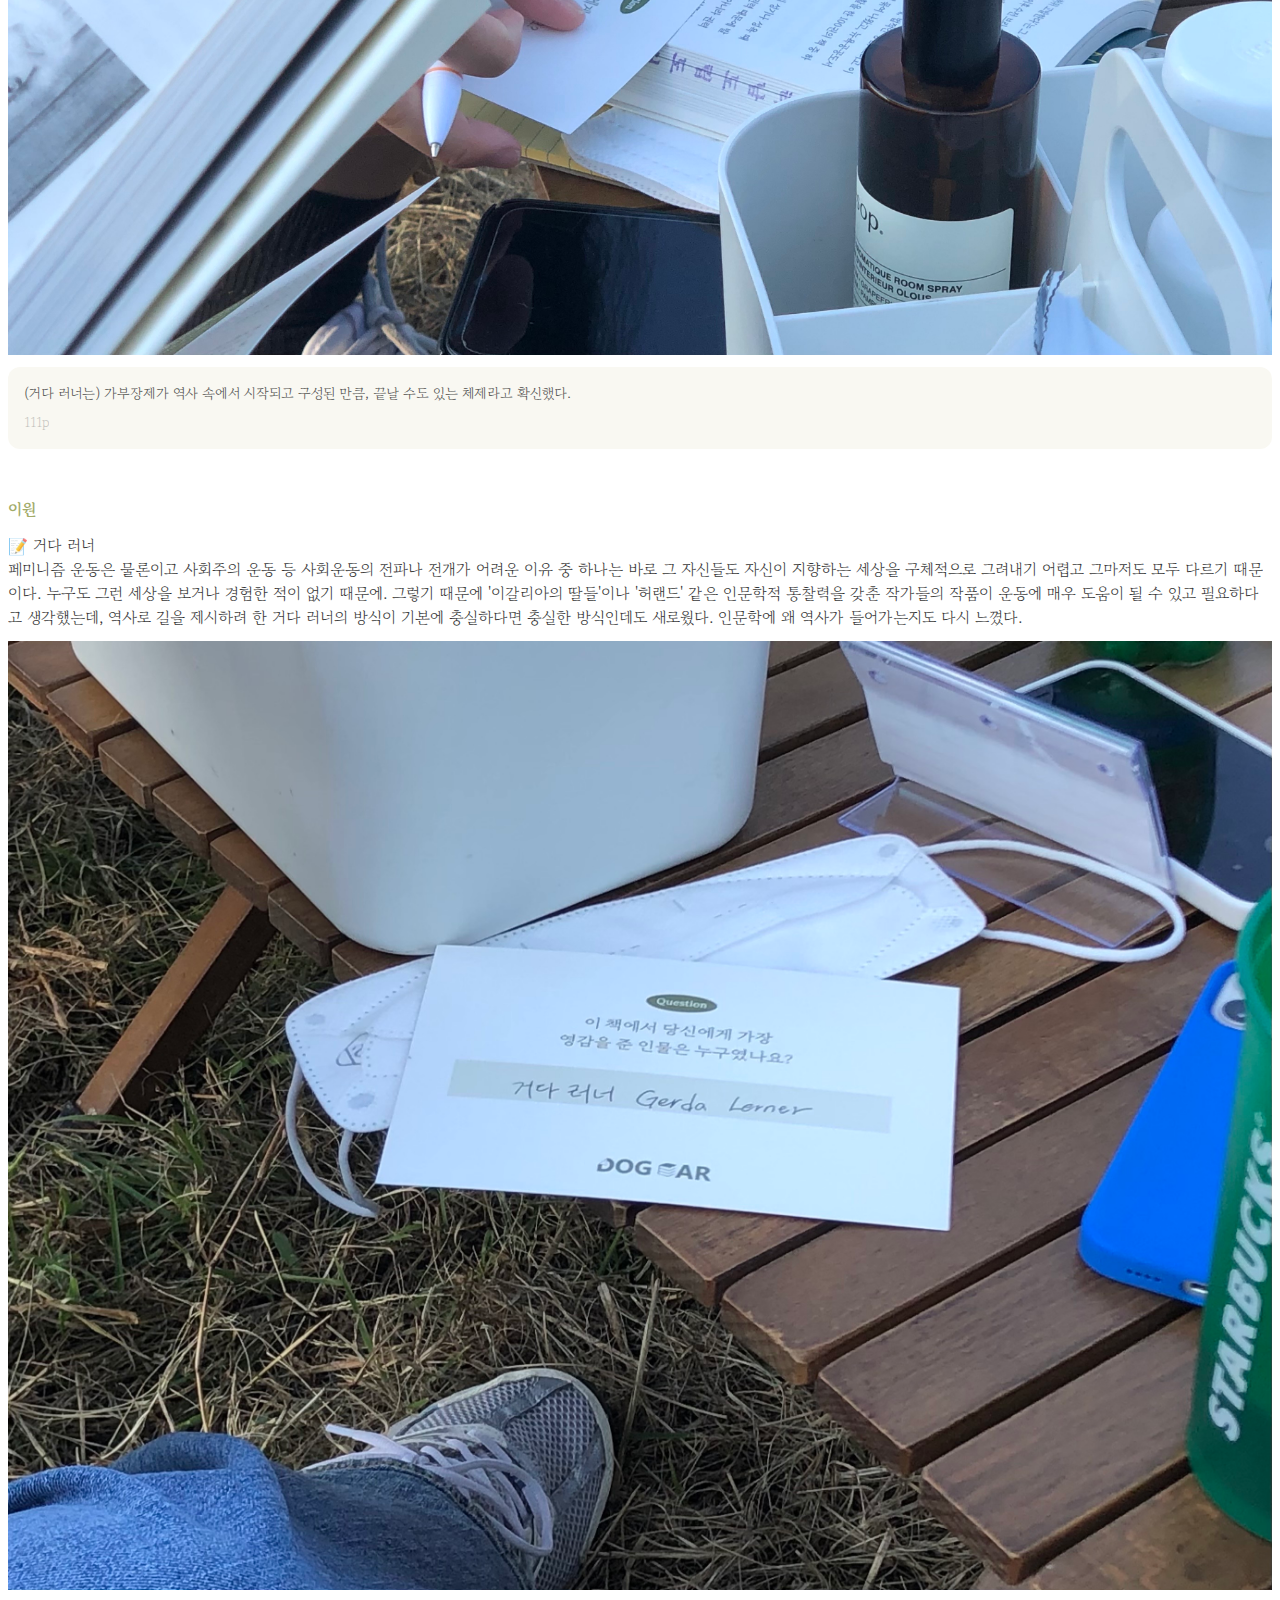
==== commit 93892816: "Review" ====
--- a/index.html
+++ b/index.html
@@ -5,88 +5,26 @@
 	<meta http-equiv="X-UA-Compatible" content="IE=edge,chrome=1">
 	<meta name="format-detection" content="telephone=no, address=no, email=no" />
 	<meta name="viewport" content="width=device-width, initial-scale=1, maximum-scale=1, user-scalable=no">
-    <title>🐶Dogear-1</title>
+    <title>🐶지정독서모임 후기</title>
+</head>
+<body>
     <link href="https://fonts.googleapis.com/css2?family=Gowun+Batang:wght@400;700&display=swap" rel="stylesheet">
     <style>
         * {
             box-sizing: border-box;
         }
-        html,
-        body {
-            font-family: 'Gowun Batang', serif;
+        #Dogear {
+            font-family: 'Gowun Batang', serif!important;
             width: 100%;
             margin:0 auto;
             overflow-x:hidden;
             line-height: 1.5;
-            }        
-        body {
-            background-color:#EFEDE0;
-        }
-        body:not(.no-js) .image-wrap {
-        transition: 1s ease-out;
-        transition-delay: 0.2s;
-        position: relative;
-        width: 100%;
-        height: 50vmin;
-        overflow: hidden;
-        clip-path: polygon(0 100%, 100% 100%, 100% 100%, 0 100%);
-        visibility: hidden;
-        }
-
-        body:not(.no-js) .image-wrap img {
-        transform: scale(1.3);
-        transition: 2s ease-out;
-        }
-
-        body:not(.no-js) .animating .image-wrap {
-        clip-path: polygon(0 0, 100% 0, 100% 100%, 0 100%);
-        visibility: visible;
-        transform: skewY(0);
-        }
-
-        body:not(.no-js) .animating img {
-        transform: scale(1);
-        transition: 4s ease-out;
-        width: 100%;
-        }
-
-        body:not(.no-js) .fadeup {
-        opacity: 0;
-        transition: 0.4s ease-out;
-        transition-delay: 0.4s;
-        transform: translateY(40px);
-        }
-        body:not(.no-js) .fading-up {
-        opacity: 1;
-        transition: 1s ease-out;
-        transform: translateY(0px);
-        transition-delay: 0.6s;
-        }
-        body:not(.no-js) h3.fading-up {
-        transition-delay: 0.4s;
-        }
-
-        body:not(.no-js) p.fading-up {
-        transition-delay: 0.8s;
-        }
-        h3 {
-            font-size: clamp(16px, 3vw, 18px);
-            font-weight:700;
-            margin:0;
+            text-align:left;
             padding:0;
         }
-        h2 {
-            font-size: clamp(24px, 5vw, 32px);
-            font-weight:400;
-            margin:0;
-            padding:0;
-        }
-        p {
-            font-size: clamp(14px, 1.5vw, 16px);
-            font-weight:400;
-            margin:0;
-            padding:0;
-            color:#00000090;
+        #Dogear * {
+            text-align:left;
+            font-family: 'Gowun Batang', serif!important;
         }
         .pri {
             color: #7B824E;
@@ -98,148 +36,658 @@
             width:100%;
             padding:80px 20px;
             clear: both;
-        }
-        .container.bpri {
-            padding:80px 20px 40px;
-        }
-        .container.bpri h3 {
+            display: flex;
+            flex-direction: column;
+            gap: 120px;
+        }
+        .TxtGroup {
+            display: flex;
+            flex-direction: column;
+            gap: 40px;
+            border-bottom:1px solid #eaeaea;
+            padding-bottom:80px;
+        }
+        .TxtGroup:last-child {
+            border-bottom:none;
+        }
+
+        .TxtGroup .Title {
+            display: flex;
+            flex-direction: column;
+            gap: 0;
+        }
+        .Desc  {
+            /* Auto layout */
+            display: flex;
+            flex-direction: column;
+            align-items: flex-start;
+            padding: 0px;
+            gap: 16px;        
+        }
+        .Desc .Question {
+            position:relative;
+            color: #A2AB69;
+            font-weight: 700;
+            font-size: 12px;
+            text-align: center;
+            display: flex;
+            justify-content:center;
+            align-items:center;
+            width: 96px;
+            height: 36px;
+        }
+        .Desc .Question::before {
+            content:'';
+            box-sizing: border-box;
+            width: 100%;
+            height: 100%;
+            border: 1px solid #A2AB69;
+            /* Inside auto layout */
+            flex: none;
+            order: 0;
+            flex-grow: 0;
+            z-index: 0;
+            border-radius: 500%;
+            position:absolute;
+            left: 0;
+            top:0;
+        }
+        .Desc .Section {
+            font-size: 14px;
+            width:100%;
+            opacity: 0.6;
+        }
+        .Desc h4 {
+            font-weight: 400;
+            font-size: 18px;
+            line-height: 27px;
+            margin: 0 0;
+            padding: 0 0 32px;
+            width: 100%;
+        }
+        .Desc h4 span {
+            opacity: 0.4;
+            display: block;
+            font-size: 15px;
+            margin: 10px 0 0;
+        }
+        .talk {
+            display: flex;
+            flex-direction: column;
+            gap: 24px;
+        }
+        .opinion {
+            display: flex;
+            flex-direction: column;
+            gap: 12px;
+            padding:0 0 24px;
+        }
+        .opinion h5 {
+            color: #A2AB69;
+            font-weight: 700;
+            font-size: 16px;
+            padding: 0;
+            margin:0;
+        }
+        .Desc p {
+            margin:0;
+            font-weight: 400;
+            opacity: 0.8;
+        }
+        .Page {
+            padding:16px;
+            font-size: 14px;
+            width:100%;
+            position: relative;
+            display: flex;
+            flex-direction: column;
+            gap: 16px;
+        }
+        .Page > div {
+            position: relative;
+            display: flex;
+            flex-direction: column;
+            gap: 8px;
+        }
+
+        .Page::before {
+            content: '';
+            width: 100%;
+            height: 100%;
+            position: absolute;
+            top:0;
+            left: 0;
+            background-color: #E3DBC0;
+            opacity: 0.2;
+            border-radius: 12px;
+        }
+        .Page p {
+            opacity: 0.7;
+        }
+        .Page span {
+            display: block;
+            font-size: 14px;
+            opacity: 0.2;
+        }   
+        .container .Information {
+        /* Auto layout */
+        display: flex;
+        flex-direction: column;
+        align-items: flex-start;
+        padding: 16px;
+        gap: 24px;
+        /* Inside auto layout */
+        flex: none;
+        order: 0;
+        flex-grow: 0;
+        background: #7B824E;
+        border-radius: 12px;
+        }   
+        .container .Information div {
+            width: 100%;
+            color: #FFFFFF;
+            font-weight: 700;
+            font-size: 16px;
+            display: flex;
+            flex-direction: column;
+            align-items: flex-start;
+            gap: 8px;
+        }
+        .container .Information h5 {
             color: #CAC27B;
-        }
-        .container.bpri h2 {
-            color: #fff;
-        }
-        .container.bpri p {
-            color: #ffffff80;
-        }
-        .container .TxtGroup {
-            display: flex;
-            flex-direction: column;
-            gap: 40px;
-        }
-        .container .TxtGroup .Title {
-            display: flex;
-            flex-direction: column;
-            gap: 0;
-        }
-        .container .TxtGroup.List ul {
-            display: flex;
-            flex-direction: column;
-            gap: 8px;
-            list-style:decimal-leading-zero;
-        }
-        .container .TxtGroup.List ul li {
-            font-size: clamp(14px, 1.5vw, 16px);
-            font-weight:400;
+            font-weight: 400;
+            font-size: 14px;
+
+            padding: 0;
             margin:0;
-            padding:0;
-            color:#00000090;
+        }
+        .container .Information span {
+            opacity: 0.6;
+            font-size: 14px;
+            display: block;
+            font-weight: 400;
+        }
+        .reveal {
+            padding: 20px 0;
         }
         .reveal .image-wrap.Cover {
             aspect-ratio: 16 / 9;
             width: 100%;
             height: min(50vmin, 450px);
         }
-        .container .image-wrap.book {
+        .reveal span {
+            padding: 4px 12px;
+            display: inline-block;
+            background:#A2AB69;
+            color: #FFFFFF;
+            border-radius: 40px;
+            margin:0 0 16px;
+            font-size: 14px;
+            font-weight: 400;
+        }
+        .reveal iframe {
+            display: block;
+        }
+        .bookList {
+            display: flex;
+            gap: 4px;
+            align-items: center;
+        }
+
+        .image-wrap.book {
             aspect-ratio: 3 / 5;
-            height: clamp(400px, 80vw, 680px);
+            height: clamp(240px, 50vw, 400px);
             width: auto;
-        }
+            display: block;
+        }
+        .herStory {
+            width:100%;
+            display: block;
+        }
+        @keyframes DurationWrap {
+            0% {
+                clip-path:polygon(0 100%, 100% 100%, 100% 100%, 0 100%);
+                visibility:  hidden;
+                transform: translateY(40px);
+                opacity: 0;
+            }
+            100% {
+                clip-path: polygon(0 0, 100% 0, 100% 100%, 0 100%);
+                visibility: visible;
+                transform: skewY(0);
+                opacity: 1;
+            }
+        }
+        @keyframes DurationImg {
+            0% {
+                transform: scale(1.3);
+            }
+            100% {
+                transform: scale(1);
+            }
+        }
+        @keyframes fadeup {
+            0% {
+                opacity: 0;
+                transform: translateY(40px);
+            }
+            100% {
+                opacity: 1;
+                transform: translateY(0px);
+            }
+        }
+        #Dogear .image-wrap {
+            animation-name: DurationWrap;
+            animation-duration: 1s;
+            animation-delay:0.4s;
+            animation-timing-function: ease-out;
+            overflow:hidden;       
+            animation-fill-mode	:backwards;
+        }
+        #Dogear .image-wrap img {
+            animation-name: DurationImg;
+            animation-duration: 4s;
+            animation-timing-function: ease-out;
+            overflow:hidden;       
+            width: 100%!important;
+            max-width: 1920px!important;
+            animation-fill-mode	:backwards;
+        }
+        #Dogear .fadeup {
+            animation-name: fadeup;
+            animation-duration: 1.6s;
+            animation-delay:0.6s;
+            animation-timing-function: ease-out;
+            animation-fill-mode	:backwards;
+        }           
     </style>
-</head>
-<body>
-    <div class='reveal'>
+    <div id="Dogear" class='container'>
         <div class="image-wrap Cover">
-            <img src='Cover.png'>
+            <img src='Img/cover.jpg'>
+        </div>
+        <div class="Information fadeup">
+            <div>
+                <h5>일시</h5>
+                2022.10.15(토) 오후 2시~5시
+            </div>
+            <div>
+                <h5>인원</h5>
+                7명 (간장, 나무, 도치, 동배기, 바름, 안녕, 이원)
+            </div>
+            <div>
+                <h5>장소</h5>
+                선운지구 황룡강 친수공원
+            </div>
+        </div>
+        <div class="TxtGroup">
+            <div class="Desc fadeup">
+                <div class="Question">
+                    첫번째 발제문
+                </div>
+                <h4>
+                    지성이 금지되지 않은 시대인 지금 여전히 부조리하게만 느껴지는 세상의 여성으로서 억압과 차별로 인한 분노를 경험해 본 적 있나요?
+                </h4>
+                <div class="talk">
+                    <div class="opinion">
+                        <h5>간장</h5>
+                        <p>
+                            여러 차별을 겪지만 기혼자로서 가부장제의 불합리함을 가장 많이 느낀다. 호칭에도 남성 중심의 권력을 느낄 수 있는데 여자는 아주버님, 도련님, 아가씨라고 부르는 반면 남자는 처남, 처형, 처제와 같은 형식이다. 남자도 마님, 아씨라고 해야 하는 거 아닌가? 요즘 부부들도 부모님 세대만큼은 아니지만 여성은 자녀의 출산과 양육을 담당하고 남성은 경제활동을 하는 일반적인 형태에서 크게 벗어나는 경우를 보기 힘든 게 사실이다 보니 외부 사람을 만날 때는 쉽게 양보하고 배려하는 일도 가정 안에서는 공평함을 유지하고 싶은 마음에 더 엄격하게 행동하게 된다. 가부장제에 저항하는 가정을 만들고자 노력하는 것과 별개로 다른 이들의 삶을 쉽게 재단하지 않기 위한 노력도 함께하는 중이다.
+                        </p>
+                    </div>
+                    <div class="opinion">
+                        <h5>동배기</h5>
+                        <p>
+                            20대 때 5년 교제한 남자친구의 집에 결혼 전제는 아니었지만 인사를 하러 간 적이 있었다. 어디서 보기 힘든 진수 성찬을 대접받았는데 식사가 끝나고 남자 형제들은 가만히 앉아있고 어머니와 할머니만 집안일을 하고 있는데 가만있을 수 없어서 치우는 걸 돕다가 "나중에 많이 할 건데 앉아있어라."라는 말을 듣고 이상한 기분을 느꼈다. 손님은 대접받는 입장인 건데 남자들은 당연히 가만있는데도 왜 혼자 좌불안석이고 미안해할까 스스로 문제점을 느꼈다.
+                        </p>
+                    </div>
+                    <div class="opinion">
+                        <h5>나무</h5>
+                        <p>
+                            결혼 8년 차 기혼자다. 막연하게 차별이 있구나 싶던 게 결혼을 하고 나니 피부로 직접 다가왔다. 불편하다고 말하기 애매한 상황이 자꾸 발생하고 받아들이기에는 자존심이 상한다. 본가가 수원이라 처가에서 명절에 하루 머무는 경우가 있는데 시가에서 딱히 가사 노동을 요구하지는 않지만 가만히 있으면 눈치가 보인다. 반면에 남편은 당연히 처가에서 가만히 있는 게 싫어서 남편에게 일을 시킨다. 출산을 하면 남성이 비교적 연봉이 높기 때문에 여성이 그만두는 게 맞다고 당연하게들 말하는데 그만큼 임금 차별에 대한 인식이 부족한 것이라 느낀다. 부부동반 모임을 할 때 일부러 출산한 여성분이 계시면 "무슨 일 하셨어요?"라고 질문한다.
+                        </p>
+                    </div>
+                    <div class="opinion">
+                        <h5>도치</h5>
+                        <p>
+                            회사 생활을 하다 보면 손님이 방문할 때 당연하게 여직원에게 차 심부름을 시키는 경우가 있다. 어느 날 고졸 직 채용을 시행하고 사내에 은근한 위계질서가 생겼는데 그쪽으로 채용된 직원과 친해져서 회사가 너무 보수적이라는 불평을 듣게 되었다. 도움을 주고 싶어서 일례로 "차를 타오라고 하면 모두 너를 쳐다보니 당연하게 차를 타오지 말라.", "회사 분위기에 순응하지 말고 인식을 깨야 한다." 조언했는데 결국 손절당했다. 보수적인 사내 분위기에 너무 익숙해져서 아마 비슷한 조언을 들어본 적 없었던 것 같다. 부족한 남자친구에 대한 환상을 깨지 못하는 모습을 보면 안타깝지만 아무리 조언해도 소용없다는 걸 깨닫게 된다. 그럼에도 회사 내에서 꼰대가 되더라도 성차별적인 행동을 보면 무조건 성별과 관계없이 막내가 하는 일으로 간주시키려고 노력하고 있다.
+                        </p>
+                    </div>
+                    <div class="opinion">
+                        <h5>바름</h5>
+                        <p>
+                            공학 계열 중 여자가 많은 학과를 전공했다. 인턴직에 대한 교수님과의 면담에서 '대기 환경'을 하고 싶다 밝혔는데 현장에서 여자를 받아주지 않는다고 반려당했다. 꿋꿋이 의사를 밝혔지만 통하지 않아서 알바를 병행하며 보육교사라는 새로운 전공을 찾게 되었다. 보육 교사직에 재미를 느끼며 행복해하던 와중에 "여자라서 안 됐다고 했으면서 왜 그 길을 선택했냐."라는 말을 들으며 상처받은 경험이 있다. 또한 5년 동안 장거리 연애를 했던 남자친구와 결혼을 계획하던 중 본인의 지역으로 와서 새로운 직업을 구하라는 당연한 태도에 큰 배신감을 느끼고 결별을 하게 되었다. 용기가 많이 필요한 일이었지만 한 번도 그 선택을 후회한 적은 없다.
+                        </p>
+                    </div>
+                    <div class="opinion">
+                        <h5>안녕</h5>
+                        <p>
+                            매일 뉴스를 보며 분노를 겪고 있다. 데이트 폭력이나 묻지마 폭행을 당하는 여성은 주목받지 못하는 반면에 남성이 상해를 입으면 이슈가 된다. 할 말 다 하는 성격이라 직장에서 어린 여자애가 사근사근하지 못하다는 말을 듣는데 남자 직원이 같은 행동을 하면 패기가 좋다는 칭찬을 듣는다. 해결할 수 없는 문제도 많지만 적어도 직장에서 메신저를 쓰는 상황에서 쿠션어를 절대 사용하지 않으려고 한다. 그러면서도 스스로 너무 차갑게 말했나 검열하게 되는데 그 검열 또한 남성은 하지 않는다 생각하면 화가 난다.
+                        </p>
+                    </div>
+                    <div class="opinion">
+                        <h5>이원</h5>
+                        <p>
+                            돈 무엇보다 돈. 임금 격차 이야기만 나오면 즉각적으로 분노할 수 있다. 남자의 경우 군 기간 근속연수에 따른 호봉이 있다. 이를 통계적으로 볼 수 있으니 남녀의 임금 격차는 너무 명확하다. 게다가 결혼을 한 남자는 가족수당이 나온다. 당신은 여자란 이유로 오후 3시부터 무급으로 일했다는 그 한 문장에 담긴 현실이란… 
+                        </p>
+                    </div>
+                </div>
+            </div>
+        </div>
+
+        <div class="TxtGroup">
+            <div class="Desc fadeup">
+                <div class="Question">
+                    두번째 발제문
+                </div>
+                <h4>
+                    긴즈버그는 끊임없이 자신을 의심하는 태도를 가졌던 것으로 유명했습니다. 스스로 옳다고 여기던 착각이 깨지고 더 넓은 사고를 갖게 된 경험이 있나요?
+                </h4>
+                <div class="talk">
+                    <div class="opinion">
+                        <h5>간장</h5>
+                        <p>
+                            책이 평생 그 역할을 해준다고 생각한다. 또한 사람들의 삶의 태도나 사고방식을 보면서 편협함을 깨뜨리는 순간이 많은데 최근에 회사 mz세대 회사 동생이 점심을 먹다가 "비혼 비출산!"을 육성으로 당당하게 말하는 걸 보고 놀라웠다. 그들의 태도가 미성숙하다고 느끼는 때가 많지만 고정관념에서 훨씬 자유로워 보인다. 완벽하게 이해할 수 없기도 하고 세대 차이는 갈수록 커지겠지만 거부하기보다는 수용하려는 태도를 가져야겠다고 생각했다.
+                        </p>
+                    </div>
+                    <div class="opinion">
+                        <h5>이원</h5>
+                        <p>
+                            최근에는 최재천 교수가 심심한 사과를 비롯한 어휘력 문제에 대해 이야기한 부분을 들으며 사고의 환기와 확장을 느꼈다.
+                            언제까지 기성세대가 이렇게 "요즘 어린 젊은 애들은~" 하고 평가하는 자리에만 있겠느냐
+                            앞으로 2,30년 뒤면 이 세대들을 지적하던 시람들은 문화나 사회의 중심에서 멀어져 있을 텐데 그때 그 평가당하던 친구들의 의사소통 체계는 당연히 그 사람들의 방식으로 바뀔 텐데 이를 어찌 막을 수 있겠나.
+                            그리고 기억하면 항상 사람들은 "요즘 것들은 말이야" 타령을 하고 쓸데없는 것만 좋아한다며 탓하는 말을 하고 있는 것 같다. 하지만 다음 세대는 항상 이전 세대보다 무조건 더 탁월하고 그렇기 때문에 세상은 좋은 방향으로 바뀌고 있다.
+                            그들은 이미 각자의 방향으로 나가고 있으니 세대 간의 차이를 극복하기 위한 노력은 기성 세대가 할 수밖에 없는 것이라 생각한다는 말이다.                            
+                            영상의 모든 말에 공감하는 것은 아니지만 상당수 공감하고 저런 태도야말로 그 잘난 어른들이 갖춰야 할 부분이 아닌가 생각했다.
+                        </p>
+                        <div class='reveal'>
+                            <span>이원님의 추천 컨텐츠</span>
+                            <iframe width="560" height="315" src="https://www.youtube.com/embed/FUHmNUoYNmk" title="YouTube video player" frameborder="0" allow="accelerometer; autoplay; clipboard-write; encrypted-media; gyroscope; picture-in-picture" allowfullscreen></iframe>                        
+                        </div>
+                    </div>
+
+                    <div class="opinion">
+                        <h5>동배기</h5>
+                        <p>
+                            중고등학생들을 교육하다 보면 공부하기 싫어하면서 뭐가 될 거라고 하는 꿈같은 소리를 들을 때가 있는데 마음 속으로 공부를 좀 하면서 그 소리를 하면 좋겠는데 싶다. 과거에 나 역시 그랬을 텐데 아이들을 한심하다고 생각하는 것을 경계해야겠다는 생각이 문득 들었다. 아이를 교육하는 입장에 있다 보니 꼰대가 되어갈 수밖에 없다. 꿈 많은 아이들을 평가하다 보면 이전 방식을 가르치는 입장이야말로 도태될 텐데, 언젠가 그들이 주류가 될 사회를 맞으려면 함께 성장해가지 않으면 안 되겠다는 생각이 든다.
+                        </p>
+                    </div>
+                    <div class="opinion">
+                        <h5>나무</h5>
+                        <p>
+                            처음 가장 넓은 사고를 가지게 된 계기는 강남역 살인사건이었다. 그리고 독서모임에서 수전 손택의 '은유로서의 질병'을 읽고 많은 깨달음을 얻었다. '뚱뚱하고 가난한 사람은 결핵에 걸린다.', '암과 싸운다.'와 같은 은유로서의 표현이 지는 전쟁인 것처럼 환자에게 책임과 고통을 주기 때문이다. 과학이 발달할수록 질병의 원인이 환자에게로 책임 전가되고 인간이 죽음의 진실을 부정하게 되는 현상도 알 게 되면서 사고가 크게 확장됐다. 질병 외의 다른 분야에서 은유를 하는 건 뭐가 있을까 생각해 보기도 한다.
+                        </p>
+                        <div class='reveal'>
+                            <span>나무님의 추천 도서</span>
+                            <div class="bookList">
+                                <div class="image-wrap book">
+                                    <img src='Img/book01.jpg'>
+                                </div>
+                                <div class="image-wrap book">
+                                    <img src='Img/book02.jpg'>
+                                </div>
+                            </div>
+                            <em>은유로서의 질병 - 수전 손택, 유원 - 백온유</em>
+                        </div>
+            
+                    </div>
+                    <div class="opinion">
+                        <h5>안녕</h5>
+                        <p>
+                            최근 국내 정치를 보며 선량하다고 여기던 인물에 대한 신뢰가 무너지는 경험을 했다. 믿음직스럽다 생각해서 주위에 말하고 다녔던 내용이 거짓으로 판명되면 옳다고 여기던 것이 모두 부질없게 느껴진다. 여야를 다 떠나서 항상 직접 팩트체크를 하고 누군가에게 말을 전해야겠다고 생각했다.
+                        </p>
+                    </div>
+                    <div class="opinion">
+                        <h5>바름</h5>
+                        <p>
+                            내가 옳다 생각하면 설득까진 아니어도 말을 꼭 하고 넘어가야 하는 성격이다. 뭘 해도 수긍하는 조용한 성격의 친구가 고맙지만 답답할 때도 있어서 어느 순간 "너는 정말 뭐든 다 좋아?"라고 물었더니 "다 좋은 건 아니지만 나는 너를 위한 최선의 말과 친구로서 최선의 선택을 하고 있는 거야."라는 대답을 듣고 큰 고마움을 느낀 뒤로 가치관이 바뀌게 되었다. 힘든 일이 생겼을 때 "위로해 줄까? 재미있는 얘기를 해줄까?"라고 말하는 친구의 위로는 태어나서 처음 겪어보는 방식이기도 했다. 작은 말 한마디가 내 삶을 이렇게 바꿀 수 있구나 느낀 후 말의 경중이 스스로에게 치우칠 때마다 무게를 중심으로 움직이려고 한다. 진짜 어렵겠지만 그 친구처럼 되고 싶다.
+                        </p>
+                    </div>
+                    <div class="opinion">
+                        <h5>도치</h5>
+                        <p>
+                            스스로 공인에 대한 기준이 엄격한데 미디어에 보여지는 모습이 사회에 영향력이 크기 때문에 공인으로 직업을 삼았으면 겉으로라도 책임감 있고 선한 모습을 보여야 한다고 생각했다. 그 착각이 깨졌던 계기는 설리와 구하라 사건. 어릴 때부터 연예계에 있으면서 사회적으로 미성숙한 모습도 있을 텐데 엄격한 잣대로 평가 당하는 환경에 노출되어 있는 사람들에게 나까지 그래야 할까 싶었다. 그 사건들을 통해 마찬가지로 가족이나 다른 인간관계에서도 더 유연한 태도를 갖게 되었다. 
+                        </p>
+                        <div class='reveal'>
+                            <span>도치님의 추천 도서</span>
+                            <div class="image-wrap book">
+                                <img src='Img/book03.jpg'>
+                                <em>다른 방식으로 보기 - 존 버거</em>
+                            </div>
+                        </div>
+                    </div>
+                </div>
+            </div>
+        </div>
+
+
+
+
+        <div class="TxtGroup">
+            <div class="Desc fadeup">
+                <div class="Question">
+                    세번째 발제문
+                </div>
+                <h4>
+                    여성의 몸에 대한 담론은 현대 한국 사회의 가장 뜨거운 의제 중 하나일 것입니다. 록산 게이는 과거의 트라우마로 인해 몸을 부풀리며 강박에 시달렸습니다. 주변에서 외모 강박을 갖거나, 극복한 사례를 본 적 있나요? 여성의 몸이 자유로워질 수 있는 방법은 어떤 게 있을까요?
+                </h4>
+                <div class="talk">
+                    <div class="opinion">
+                        <h5>간장</h5>
+                        <p>
+                            유행의 영향도 있지만 대체적으로 예전에 비해 활동성이 좋고 편한 모습을 추구하는 것 같다. "예전으로 돌아갈 수 없을 것 같다" 라는 말을 들을 때 외형을 꾸미는 것에 대한 인식이 개선되고있다는 생각이 들면서 공감도 되고 기분이 좋다. 반면에 '소식좌'가 유행인데 남아서 버려지는 음식을 생각하면 소식이 좋지만 마른 몸을 추구하는 인식은 여전하니 복잡한 감정이 든다. 여성의 몸이 자유로워 지는 방법을 생각하면 ‘여성의 몸이 성적 대상화 되지 않는 날이 오긴 할까’ 하는 냉소적인 생각으로 이어지는데 결국 여성이 권위를 찾은 세상이 되어야만 여성의 몸이 야하지도 않고, 보호 받을 필요도 없는 자유를 찾을 수 있다고 생각한다.     
+                        </p>
+                    </div>
+                    <div class="opinion">
+                        <h5>나무</h5>
+                        <p>
+                            강남역 사건 이후로 탈코르셋 운동에 참여하면서 거울은 볼 일이 줄어들었다. 이제 입술에 뭔가 바르기만 해도 어색하지만 피부나 머릿결, 옷의 소재와 같이 여전히 포기하지 못하는 것들이 있다. 새로 출근한 여자 직원이 화장을 하고 왔는데 모두 민낯이라 화장을 안 하게 됐다는 말을 듣고 주변에서 하지 않으면 동조하지 않으니 미디어가 중요한 역할을 한다고 생각했다. 선망의 대상인 아이돌의 외모를 따라하고 싶은 건 당연한 일이고 요즘은 포르노도 더 자극적인 소재가 당연시되고 있다. 미디어가 얼마나 여성을 노예화시키고 강박화 시키는지 알고 싶다면 포르노 랜드라는 책을 추천한다.
+                        </p>
+                        <div class='reveal'>
+                            <span>나무님의 추천 도서</span>
+                            <div class="image-wrap book">
+                                <img src='Img/book04.jpg'>
+                                <em>포르노랜드 - 게일 다인스</em>
+                            </div>
+                        </div>
+                    </div>
+                    <div class="opinion">
+                        <h5>안녕</h5>
+                        <p>
+                            직업 특성상 어린이, 청소년을 많이 보는데 외모에 대한 강박을 쉽게 볼 수 있다. 예를 들어 급식을 다 남기거나, 맨 얼굴을 보이기 싫어서 마스크를 쓴 채로 밥을 먹는 행동 등 요즘 여자 청소년들은 그런 것 때문에 학업 성적이 더 떨어진다는 얘기가 있을 정도다. 여자 연예인이 마른 몸으로 아름다움의 기준이 되어 돈을 버는 걸 비난할 수는 없지만 청소년들은 그걸 보면서 무대의상인 크롭탑을 입는 등 답습을 하기 때문에 유해함을 자주 느낀다. 외모 강박을 만드는 요소들이 코르셋이라는 걸 인정하는 것 만으로도 여성의 몸이 자유로워질 수 있다고 생각한다.
+                        </p>
+                    </div>
+                    <div class="opinion">
+                        <h5>도치</h5>
+                        <p>
+                            예전에는 소녀시대가 마름의 기준이었다면 지금은 그냥 안 먹는 사람이 된 것 같다. 회사 동기 중 노메이크업에 편한 옷을 입는 직원에게 부서장이 같은 여성임에도 불구하고 "화장 좀 하고 다녀라 왜 그렇게 다니냐."라는 말을 했다고 한다. 지역본부에 있으면 민원 제기를 당할 수 있어 외모 지적을 하는 경우가 있지만 본사에서는 해당되지 않는 데도 일방적으로 지적한 것이다. 그 직원이 결혼도 빨리해서 육아 휴직을 거듭 연장하다 퇴사했는데 부정적인 소문마저 도는 걸 보고 참 잔인하다 느꼈다. 여성의 몸이 자유로워지려면 아이들이 자라면서 정상적인 사고를 할 수 있을 때까지 미디어를 규제하는 게 아니라 완전히 차단하는 것이 방법이라 생각한다.
+                        </p>
+                    </div>
+                    <div class="opinion">
+                        <h5>동배기</h5>
+                        <p>
+                            20대에 남자친구와 헤어지고 새로운 연애를 하고 싶어서 외모에 신경을 쓰던 시기가 있었는데 외모를 꾸밀수록 꾸미지 않을 때의 스스로가 초라해 보였었다. 쌩얼로 다른 남자 선생님을 마주치면 얼굴을 가리면서도 내가 왜 화장을 안 했다는 이유로 부끄러움을 느껴야 하는지 의문스러웠다. 코로나로 인해 마스크를 쓰고 수업을 하게 되면서 화장을 완전히 포기하게 되었는데 외모 강박이 내 내면에서 나온 게 아니라 주변 시선에서 비롯된 거라는 걸 깨닫게 되면서 자유로움을 느꼈다. 긴머리에서 숏컷이 된 🔥페미전사🔥같은 모습에 "심경에 무슨 변화 있어?"라는 질문을 받으면 민망하기도 하지만 더 자유로워지고 싶다는 충동이 일기도 한다. 사회를 바꾸는 건 굉장히 오랜 시간이 걸리는데 나 자신을 풀어주는 건 어렵지 않고 되게 행복한 일이다. 야식을 먹을 때도 살이 찔까 걱정하기보다는 소화가 될까 고민하며 영양제를 과다 복용하는 30대가 되었지만 지금이 훨씬 행복하고 자유롭다.
+                        </p>
+                    </div>
+                    <div class="opinion">
+                        <h5>이원</h5>
+                        <p>
+                            몸을 부풀려서 성범죄로부터 조금 더 멀어졌다고 생각했던 록산 게이의 트라우마에 공감이 됐다. 레즈비언 페미니스트들이 존재 자체로 자신들이 가부장제에 반격을 하고 있다 말했듯 여자는 예뻐야 한다고 말하는 사회에서 존재 자체로 저항하고 싶다.<br/>
+                            (이원님이 작성해서 저에게 준 내용이 너무 좋았는데... 제가 실수로 분실했어요 🥲 댓글 달아주시면 추가로 보완하겠습니다.)
+                        </p>
+                    </div>
+                    <div class="opinion">
+                        <h5>바름</h5>
+                        <p>
+                            직업 특성상 화장을 안 하거나 옷을 단정하게 입지 않으면 불려간다. 스스로 외모 강박을 다 놓지 못했지만 하나씩 노력하는 중인데 예를 들어 와이어가 달린 속옷을 벗고 니플패치를 붙이기만 해도 해방되고 살 것 같은 기분이 든다. 
+                            최근 '가녀장의 시대'를 출간한 이슬아 작가가 페미니스트임은 공공연한 사실이지만 탄탄한 몸매를 만들고 빨간 립스틱을 바르는 게 좋다고 말해서 검열 당하기도 했다. 외모에 대한 모든 치장을 다 버려야 한다는 또 다른 강박에 사로잡히기보다는 나만의 주체성을 찾아야 한다고 생각하고 스스로도 그것을 찾아가는 과정에 있다고 생각한다.
+                        </p>
+                    </div>
+                </div>
+            </div>
+        </div>
+
+
+
+        <div class="TxtGroup">
+            <div class="Desc fadeup">
+                <div class="Question">
+                    네번째 발제문
+                </div>
+                <h4>
+                    수 많은 거인들이 등장하는 이 책에서 
+                    당신에게 가장 영감을 준 인물은 누구였으며 그 이유는 무엇이었나요?
+                    <span>
+                        발제문에 해당하는 인물들의 이름을 직접 작성해보는 시간을 가졌습니다 :)
+                    </span>
+                </h4>
+                <div class="talk Names">
+                    <div class="opinion">
+                        <h5>간장</h5>
+                        <p>
+                            📝 마사 누스바움<br/>
+                            감정은 절대 자연스러운 게 아니라 주장하는 감정학자로 ‘원래 그래’라는 말로 책임을 회피하던 경험을 떠올리게 했다. 두려움에 저항할 이유가 되어준 힘이 되는 말인 동시에 누군가의 이해할 수 없는 분노나 혐오와 마주할 때도 공격적인 행동들이 두려움에서 기인한 것인지 고민해 볼 수 있을 것 같다.
+                        </p>
+                        <img src="/Img/name01.jpg" alt="" class="herStory">
+                        <div class="Page">
+                            <div>
+                                <p>
+                                    두려움은 사회를 파괴하는 원시적이고 이기적이고 경솔하며 지독한 자기애의 감정이자 전제 군주제의 감정이라고 그는 설명한다. 두려움은 공격적인 타자화 전략으로 이어지며 통제해줄 누군가의 보호 또는 독재적 지배자를 호출하기 때문이다
+                                </p>
+                                <span>129p</span>
+                            </div>
+                        </div>
+                        <div class='reveal'>
+                            <span>간장의 추천 도서</span>
+                            <div class="image-wrap book">
+                                <img src='Img/book05.jpg'>
+                                <em>자기만의 방 - 버지니아 울프</em>
+                            </div>
+                        </div>
+                    </div>
+
+                    <div class="opinion">
+                        <h5>나무</h5>
+                        <p>
+                            📝 바버라 에런라이크<br/>
+                            사회가 나서야 될 문제를 개인의 책임으로 전가하고 있다는 의견에 공감이 갔다. 현실에 만연한 힐링 서적들만 봐도 알 수 있다. 코로나로 인한 팬데믹 상황에서 정신건강을 지원해 준다는 프로그램을 봤을 때도 노동자에게 실질적인 지원이나 휴가 등 사회적 보상을 주지 않고 국가가 제 역할을 개인의 책임이나 나약함으로 치부하는 건 위험한 문제라고 생각했다.
+                        </p>
+                        <img src="/Img/name02.jpg" alt="" class="herStory">
+                        <div class="Page">
+                            <div>
+                                <p>
+                                    긍정적인 마음가짐만으로 병을 고칠 수 있다는 주장으로 환자들을 현혹한 이런 산업은 종교의 기업화와 만난다. 마음의 힘이 당신에게 행복을 주리라는 ‘긍정 교리’는 대형 교회에도, 책에도, 불교 세미나에도, 명상 센터에도, 쇼핑몰에도, 심지어 기업 임원실에도 널리 퍼져 있다. 인간은 자석과 같아서 생각하는 것을 끌어당긴다거나 마음이 기적적으로 암을 낫게 하리라는 주장은 끝없이 변주하면서 되풀이되는 건강과 종교의 기본 적인 담론이다. 주술적 사고의 시대에 각자의 불행과 패배는 전적으로 개인의 책임이 된다. 이에 에런라이크는 "긍정 신학은 아름다움과 초월, 자비가 없는 세계를 완성하고 승인했다"고 말한다.
+                                </p>
+                                <span>142-143p</span>
+                            </div>
+                        </div>
+                    </div>
+
+                    <div class="opinion">
+                        <h5>안녕</h5>
+                        <p>
+                            📝 에이드리언 리치<br/>
+                            최근 들어 틈만 나면 결혼에 대한 얘기를 듣게 되는데 평소에 비혼을 생각하고 있어서 좋은 의미로 하는 얘기인 걸 알지만 부담이 되고 흔들리기도 한다. 이성애자로 자신을 정체화하는 데서 벗어나는 건 책에서 말했듯 큰 용기가 필요하겠지만 보상도 매우 클 것이라는 독려에 마음이 훨씬 가벼워지는 것을 느꼈다.
+                        </p>
+                        <img src="/Img/name03.jpg" alt="" class="herStory">
+                        <div class="Page">
+                            <div>
+                                <p>
+                                    그는 이성애 관계에 의문을 제기하는 일이 거대한 침묵을 깨뜨리는 통로라고 생각했다. 침묵을 강요당하는 여성들 간의 사랑은 가부장제를 혁파하고 해방된 삶을 가져다줄 가장 강력하고 진솔한 무기가 된다는 것이다.
+                                </p>
+                                <span>91p</span>
+                            </div>
+                        </div>
+                    </div>
+
+                    <div class="opinion">
+                        <h5>바름</h5>
+                        <p>
+                            📝 에이드리언 리치<br/>
+                            이 책의 페미니스트들이 가부장제에 속에서 살아왔기 때문에 스스로 피해를 인식했고 당장 무너뜨릴 수는 없지만 목소리를 내서 후세에 작은 도움을 줄 수 있다고 공통적으로 말하는 것 같았다. 90페이지에 리치가 남편의 (폭력적인)죽음을 겪고 한 말이 있는데 결국 책 속의 모든 인물들의 말을 집약해서 한 목소리로 내는 게 이 말이라고 생각했다. 
+                        </p>
+                        <img src="/Img/name04.jpg" alt="" class="herStory">
+                        <div class="Page">
+                            <div>
+                                <p>
+                                    당신은 죽은 채 세월을 낭비하고 있어요.
+                                    우리가 얘기하곤 했었던, 지금은 그러기에 너무 늦은,도약을 할 수도 있었을 텐데요.
+                                    난 지금 살고 있어요.
+                                    그런 도약은 아니라도, 짧고 강렬한 움직임을 유지하면서 말예요.
+                                </p>
+                                <span>90p</span>
+                            </div>
+                        </div>
+                    </div>
+
+                    <div class="opinion">
+                        <h5>동배기</h5>
+                        <p>
+                            📝 루스 베이더 긴즈버그<br/>
+                            보수적인 법학 분야에서 연방 대법원 판사로 임명되기까지 얼마나 수 많은 고초를 겪었을까 싶었다. "여성 대법관이 9명이 되지 말라는 법이 있습니까?"라고 말하는 긴즈버그를 보고 뒤통수를 맞은 기분이 들면서 누군가의 기억 속에 이런 영감을 줄 수 있는 사람이 되고 싶다는 생각이 들었다.
+                        </p>
+                        <img src="/Img/name05.jpg" alt="" class="herStory">
+                        <div class="Page">
+                            <div>
+                                <p>
+                                    그에게 사람들이 "미국 연방 대법원에 여성 대법관이 몇 명이 있어야 충분하다고 보십니까?"라고 물을 때마다 긴즈버그는 "아홉 명입니다"라고 답했다. "오랫동안 대법관 아홉명이 모두 남성이었습니다. 여성 대법관이 아홉명이 되지 말란 법이 있습니까?"
+                                </p>
+                                <span>58p</span>
+                            </div>
+                        </div>
+                    </div>
+
+                    <div class="opinion">
+                        <h5>도치</h5>
+                        <p>
+                            📝 거다 러너<br/>
+                            가부장제가 적응하면서 살아가야 하는 주체라고 생각했는데 역사 속에서 생겨난 체제일 뿐이고 끝날 수 있다는 말이 더 넓은 사고방식을 갖게 해준 것 같다. 별개로 클라라 슈만이 동성도 질투할 수 없을 만큼 좋은 실력을 가졌음에도 불구하고 부부 갈등이 생길까봐 노심초사했다는 것을 읽고 여자가 잘나면 왜 그런 것까지 고민을 해야 할까 공감되면서도 안타까웠다.
+                        </p>
+                        <img src="/Img/name06.jpg" alt="" class="herStory">
+                        <div class="Page">
+                            <div>
+                                <p>
+                                    (거다 러너는) 가부장제가 역사 속에서 시작되고 구성된 만큼, 끝날 수도 있는 체제라고 확신했다.
+                                </p>
+                                <span>111p</span>
+                            </div>
+                        </div>
+                    </div>
+
+                    <div class="opinion">
+                        <h5>이원</h5>
+                        <p>
+                            📝 거다 러너<br/>
+                            페미니즘 운동은 물론이고 사회주의 운동 등 사회운동의 전파나 전개가 어려운 이유 중 하나는 바로 그 자신들도 자신이 지향하는 세상을 구체적으로 그려내기 어렵고 그마저도 모두 다르기 때문이다.
+                            누구도 그런 세상을 보거나 경험한 적이 없기 때문에.
+                            
+                            그렇기 때문에 '이갈리아의 딸들'이나 '허랜드' 같은 인문학적 통찰력을 갖춘 작가들의 작품이 운동에 매우 도움이 될 수 있고 필요하다고 생각했는데, 역사로 길을 제시하려 한 거다 러너의 방식이 기본에 충실하다면 충실한 방식인데도 새로웠다. 인문학에 왜 역사가 들어가는지도 다시 느꼈다.
+                        </p>
+                        <img src="/Img/name07.jpg" alt="" class="herStory">
+                        <div class="Page">
+                            <div>
+                                <p>
+                                    여성의 독립과 자율성을 재확인 시켜줄 '전통'은 남성 중심의 '대문자 역사'에는 존재하지 않았다. 여성에겐 '그 역사'가 없었던 것이다. 선례가 없는 곳에서 사람들은 대안을 상상할 수 없다고 러너는 생각했다. 급진 페미니스트이자 신학자 메리 데일리의 말처럼 가부장적 사고의 그물에서 벗어나려 할 때 여성은 '실존적 없음'을 직면할 수밖에 없다는 것이다.                                
+                                </p>
+                                <span>109p</span>
+                            </div>
+                        </div>
+                    </div>
+                </div>
+            </div>
+        </div>
+
+        <div class="TxtGroup">
+            <div class="Desc fadeup">
+                <div class="Question">
+                    모임을 마치며
+                </div>
+                <img src="/Img/noname1.jpg" alt="" class="herStory">
+                <img src="/Img/noname2.jpg" alt="" class="herStory">
+                <p>
+                    마지막으로 풍물패의 공연 사진도 남겨둡니다^^... 뜨거운 햇빛 탓에 계속 자리를 이동해야 했는데도 불평하지 않고 유익하고도 재밌는 이야기 나눠주셔서 감사했어요. 현장을 글로 남기려니 부족함이 많아 아쉽지만 오래 좋은 기억으로 남겨두시면 좋겠습니다! 여성 해방의 역사 속에서 회원님들과 함께 이야기 나눌 수 있어서 행복했습니다. 수정할 내용이나 보완할 내용이 있다면 편하게 댓글에 달아주세요. 감사합니다!
+                </p>
+            </div>
         </div>
     </div>
-    <div class='container'>
-        <div class="TxtGroup">
-            <div class="Title">
-                <h3 class="fadeup pri">10월의 지정도서</h3>
-                <h2 class="fadeup">지성이 금지된 곳에서 깨어날 때</h2>
-            </div>
-            <p class="fadeup Desc">
-                안녕하세요. <Br/>
-                안녕하세요. <Br/>
-                안녕하세요. <Br/>
-                안녕하세요. <Br/>
-                안녕하세요. <Br/>
-                안녕하세요. <Br/>                
-            </p>
-        </div>
-    </div>
-    <div class='container bpri'>
-        <div class="TxtGroup">
-            <div class="Title">
-                <h3 class="fadeup pri">10월의 지정도서</h3>
-                <h2 class="fadeup">여자를 위한 세계는 없었다</h2>
-            </div>
-            <p class="fadeup Desc">
-                이 책은 지성의 힘으로 금기를 넘어서며 새로운 시야를 만들어낸 이들의 책을 통해 그들의 삶과 생각을 들여다본 저작이다. <br/>
-                ‘여성’이라는 이슈를 중심으로 하되, 남자도, 페미니스트가 아닌 사람도, 페미니스트이지만 마냥 선하지만은 않은 이들도 모두 다루고 있다. <br/>
-                굳건히 닫힌 문 앞에서 포기하지 않고 끈질기게 문을 두드린 이들의 이야기인 셈이다.
-            </p>
-            <div class='reveal'>
-                <div class="image-wrap book">
-                    <img src='Book.png'>
-                </div>
-            </div>
-        </div>
-    </div>
-    <div class='container'>
-        <div class="TxtGroup List">
-            <div class="Title">
-                <h3 class="fadeup pri">
-                    <span>1장</span>
-                    어떤 여자들에 대하여
-                </h3>
-                <h2 class="fadeup">지성은 여성의 것</h2>
-            </div>
-            <ul>
-                <li class="fadeup">세상을 활보한 여자들, 그 용기에 대하여 </li>
-                <li class="fadeup">연단에 오를 권리를 위해 싸우다가 단두대에 오른 여자 </li>
-                <li class="fadeup">악명 높은 고령의 여성 대법관, 시대의 아이콘 되다 </li>
-                <li class="fadeup">부조리한 세계를 기꺼이 마주하되 아둔하리 만큼 원칙적인 삶 </li>
-                <li class="fadeup">냉소적이고 열렬했으며 죽을 때까지 야망을 놓지 않았던 지식인 </li>
-                <li class="fadeup">‘아버지의 왕국’을 고발하며 피와 빵과 시를 노래한 작가 </li>
-                <li class="fadeup">위대한 여성 피아니스트, 프랑켄슈타인의 괴물이 낳은 후손 </li>
-                <li class="fadeup">존재에 의미를 부여하는 역사가 우리에게도 있다 </li>
-                <li class="fadeup">강간 이데올로기에 맞서는 여성들의 반격이 시작되었다 </li>
-                <li class="fadeup">공공의 선을 위해 일어설 수 있는 사람이 되어야 한다</li>
-                <li class="fadeup">당대 현장의 그림자, 그 삶의 진면목을 탐구한 과학자 </li>
-                <li class="fadeup">완벽하지 않아도 괜찮아, 그렇다고 과거로 돌아가진 않을 거야 </li>
-                <li class="fadeup">죽어가는 이들의 삶을 들여다본 죽음의 여의사</li>
-            </ul>
-        </div>
-    </div>
-    <div class='container'>
-        <div class="TxtGroup List">
-            <div class="Title">
-                <h3 class="fadeup pri">
-                    <span>2장</span>
-                    3333333333333333333
-                </h3>
-                <h2 class="fadeup">말, 몸, 피, 신, 그리고 페미니즘</h2>
-            </div>
-            <ul>
-                <li class="fadeup">읽기와 쓰기, 몸과 마음을 관통하다</li>
-                <li class="fadeup">걷기, 움직이고 사색하고 저항하는 발걸음</li>
-                <li class="fadeup">분노, 그 미칠 듯한 데서 구원할 사람은 나 자신뿐</li>
-                <li class="fadeup">말싸움, 공식을 배우고 기술을 익혀라</li>
-                <li class="fadeup">혐오 표현, 그 해석과 저항을 위한 여러 갈래 길들</li>
-                <li class="fadeup">사랑, 사고파는 영역으로 침투한 감정 혹은 노동</li>
-                <li class="fadeup">여성의 몸, 한국 사회 담론전의 최전선</li>
-                <li class="fadeup">질병, 그것의 목소리와 이야기를 찾아서</li>
-                <li class="fadeup">투병, 겪는 이와 돌보는 이를 위한 약상자</li>
-                <li class="fadeup">월경, 생물학을 넘어선 문화정치학의 전쟁터</li>
-                <li class="fadeup">마음의 그림자, 잘 다뤄내야 할 중년의 과제</li>
-                <li class="fadeup">여신, 여성성을 뛰어넘어 우주와 맞닿은 세계</li>
-                <li class="fadeup">신학, 그 남성 중심적 권위에 맞선 여성들</li>
-                <li class="fadeup">불교, 상호연관성의 교리로 페미니즘과 만나다</li>
-            </ul>
-        </div>
-    </div>
-    <script  src="./script.js"></script>
 </body>
 </html>
-
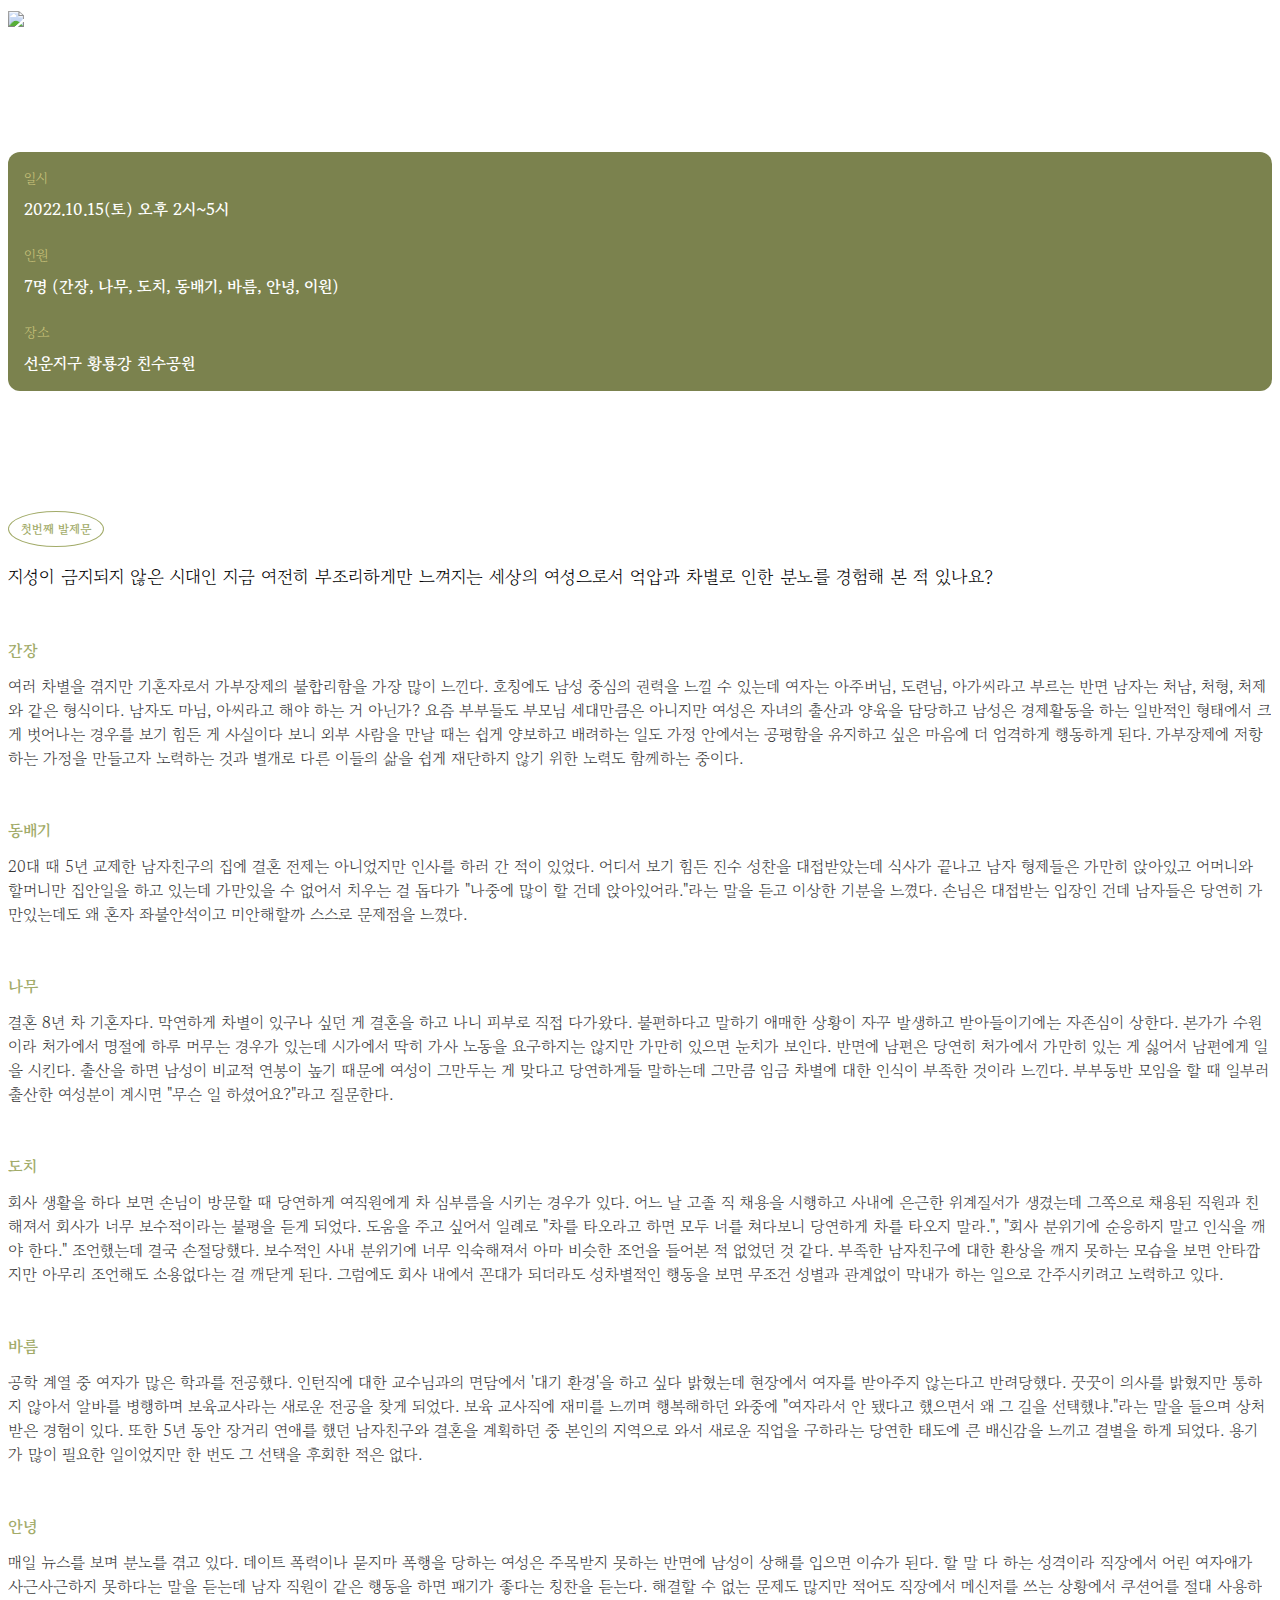
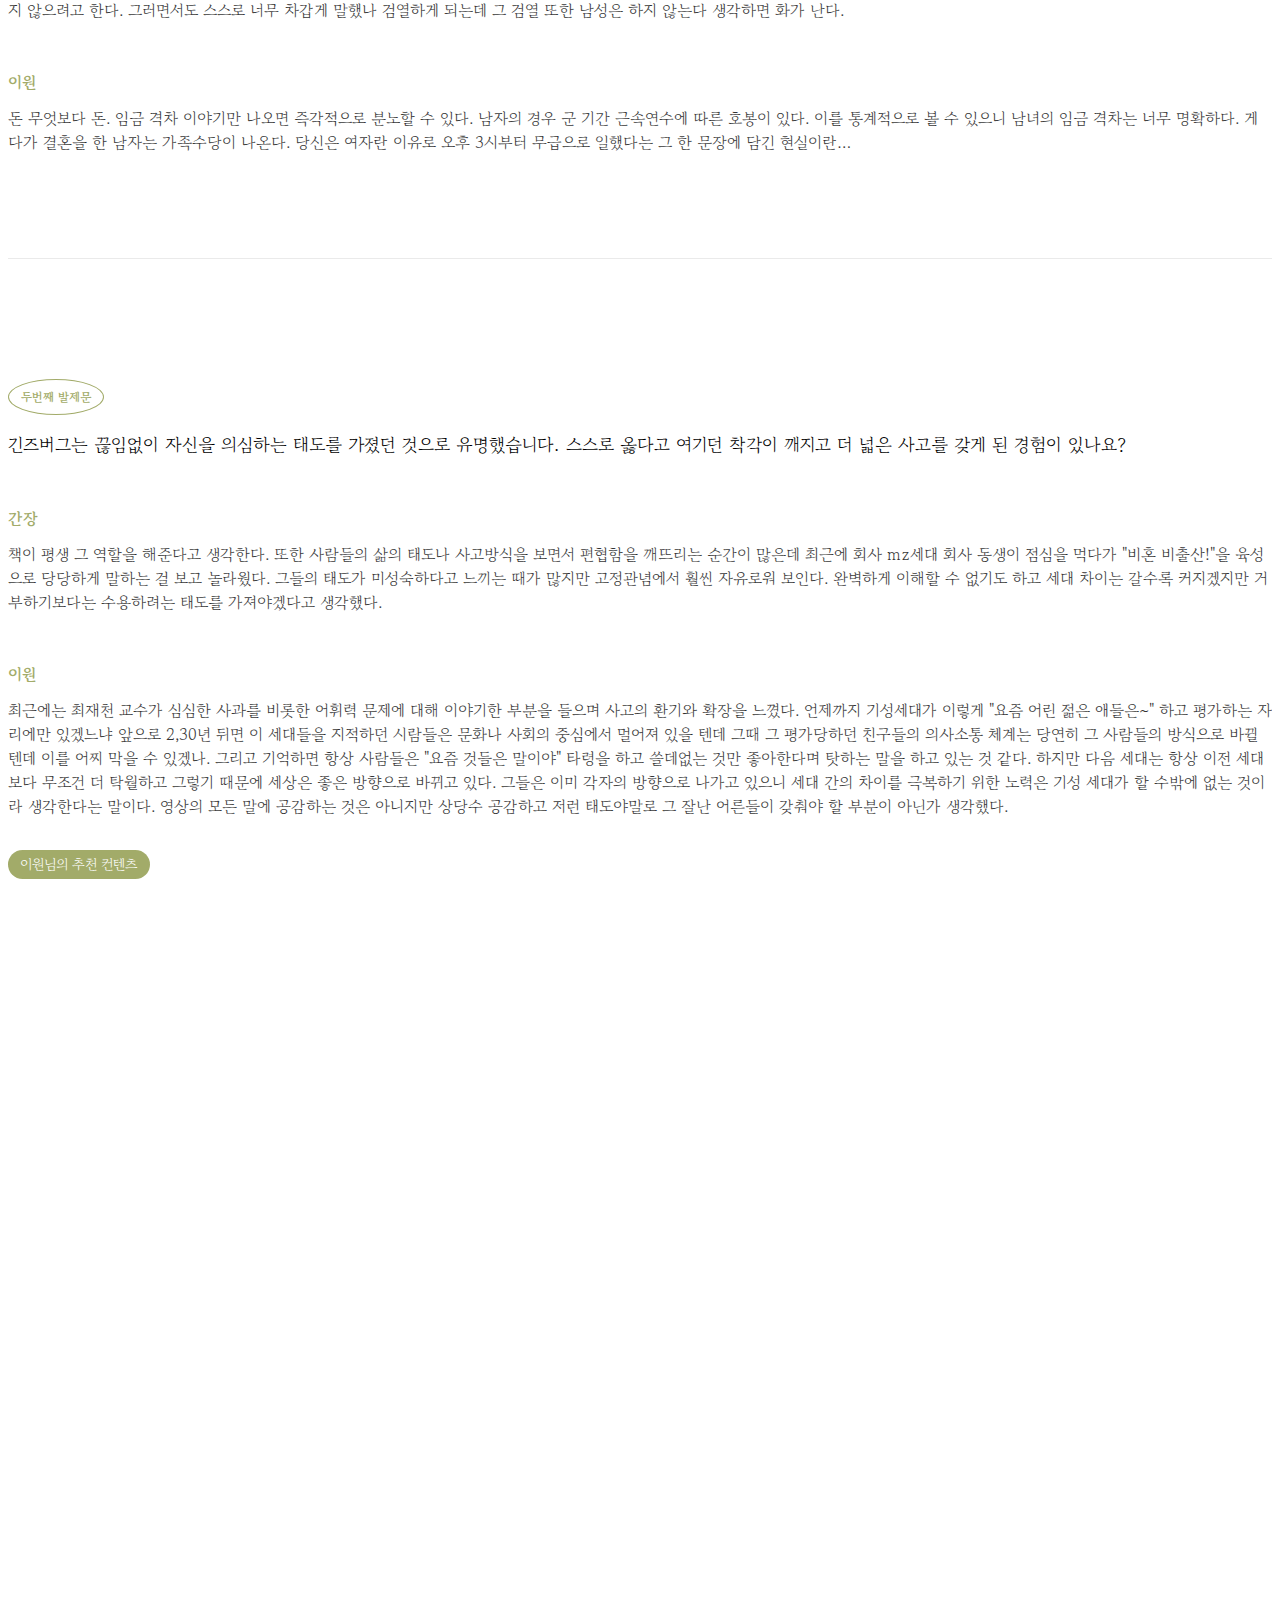
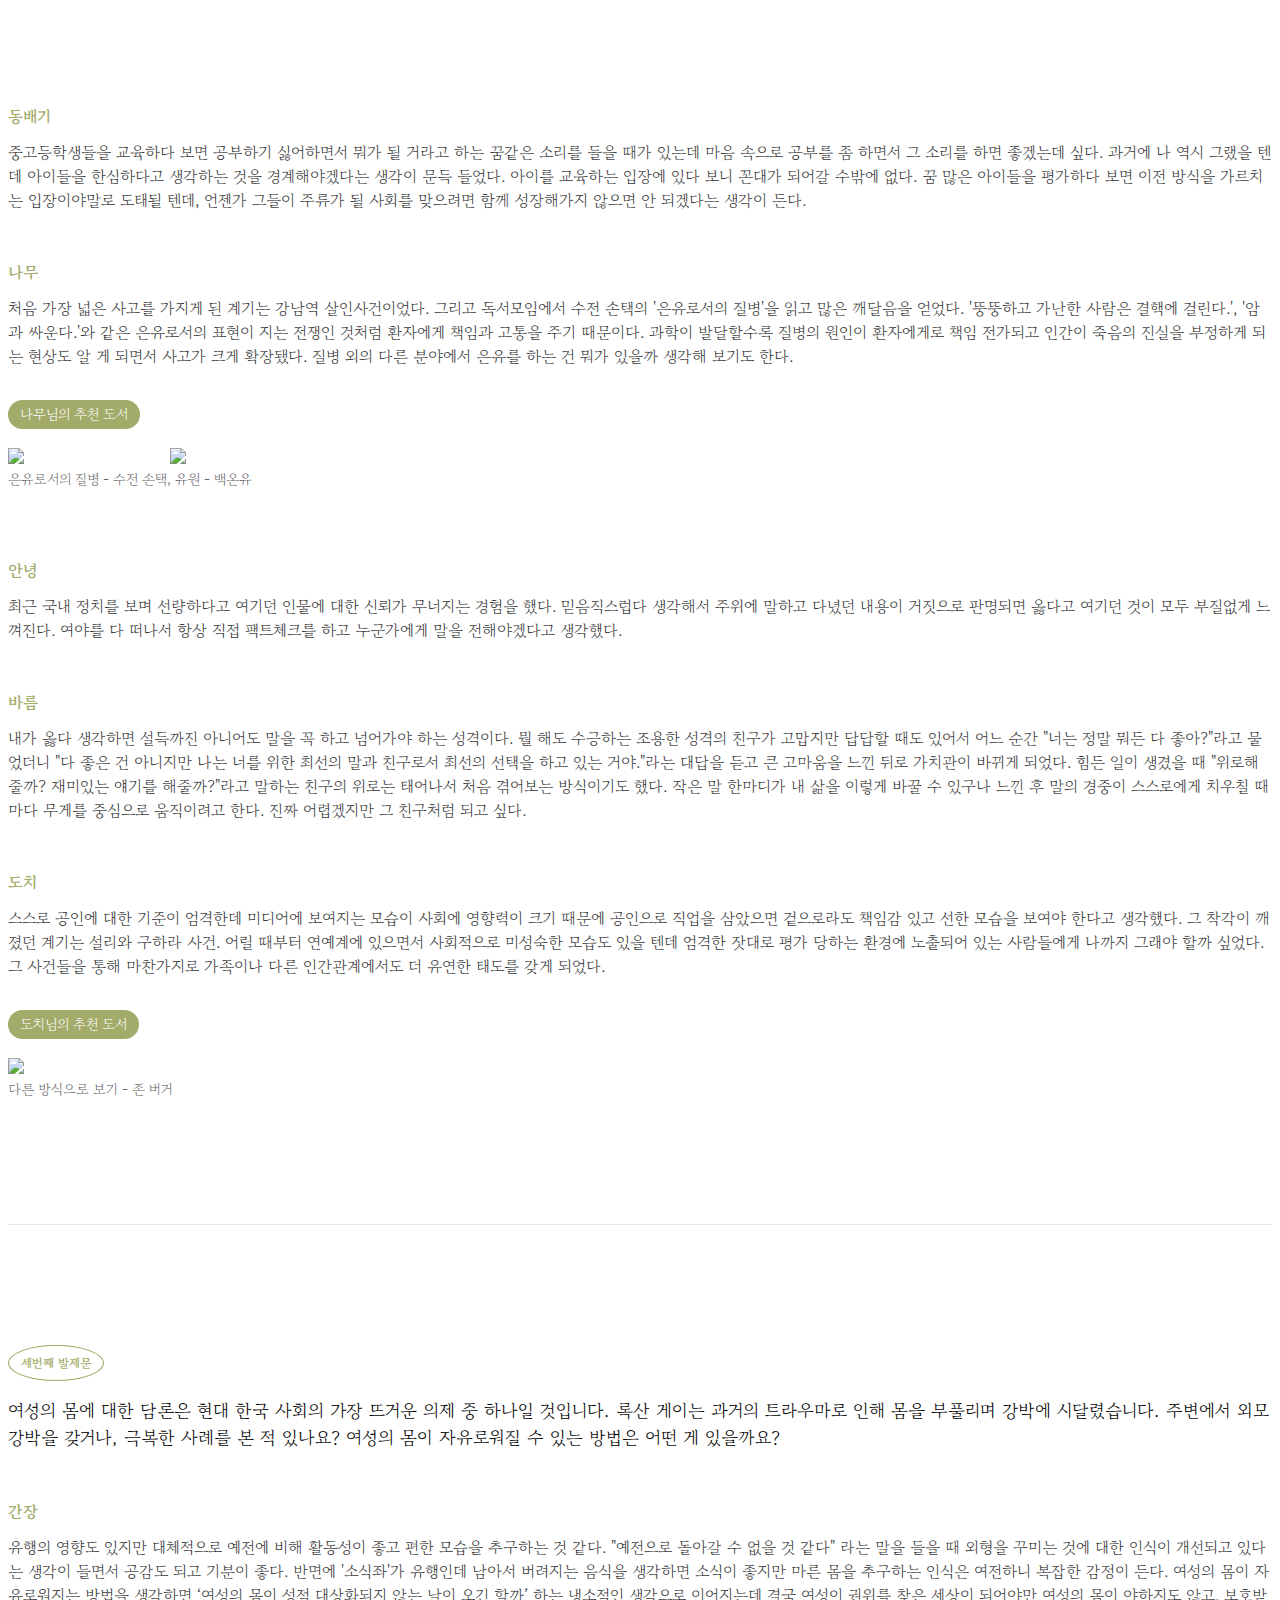
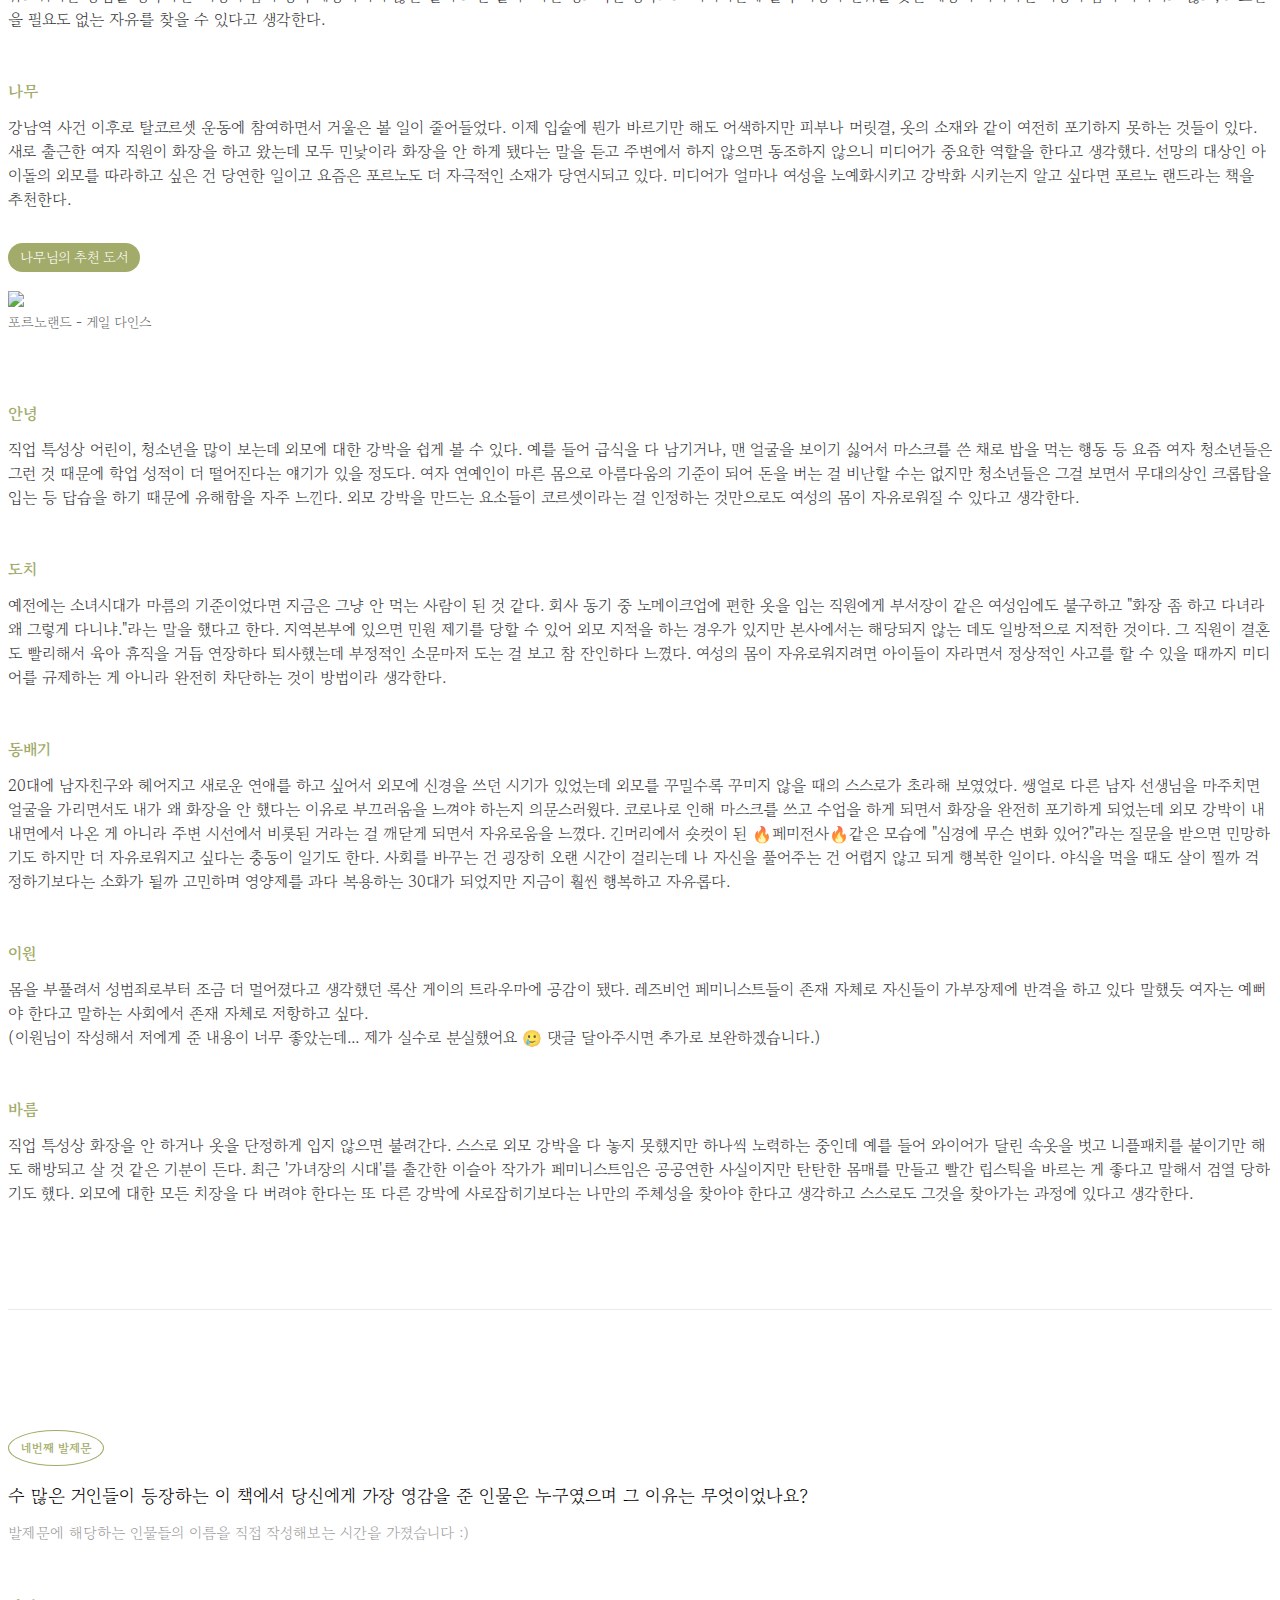
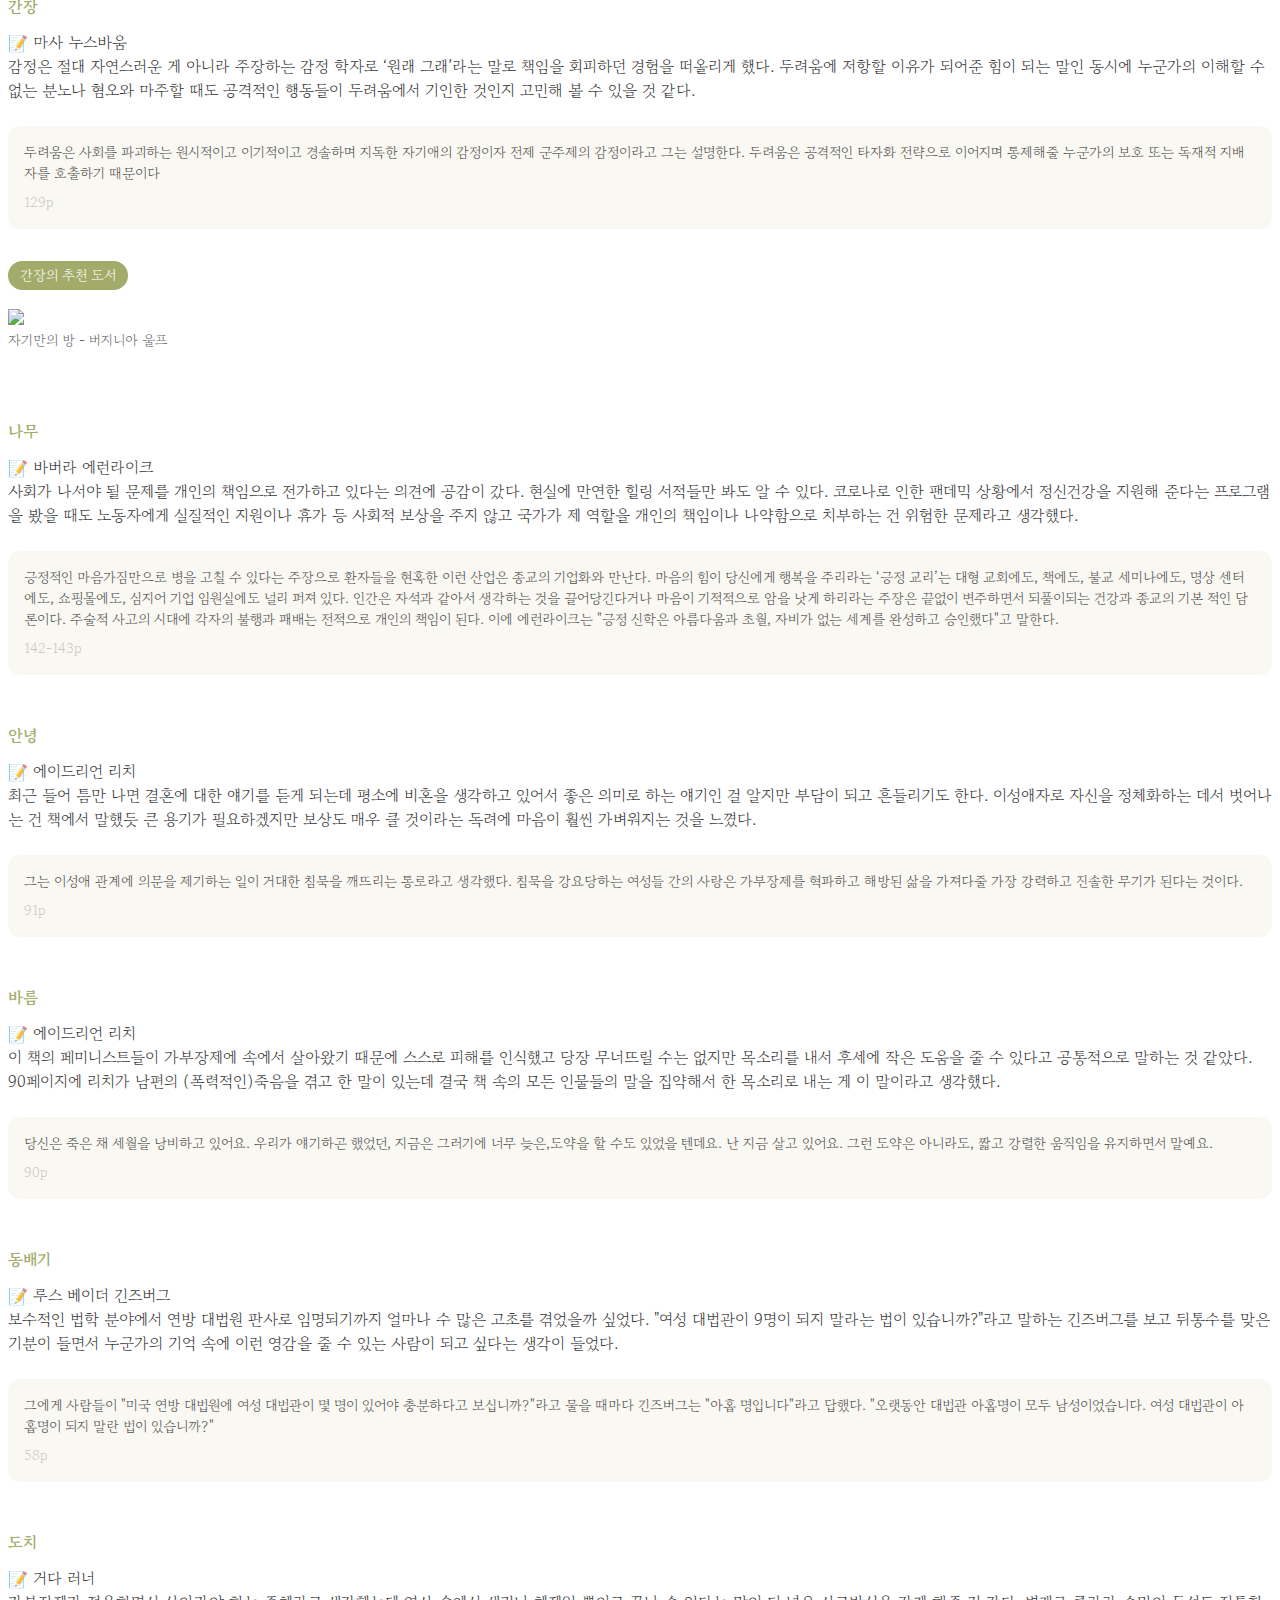
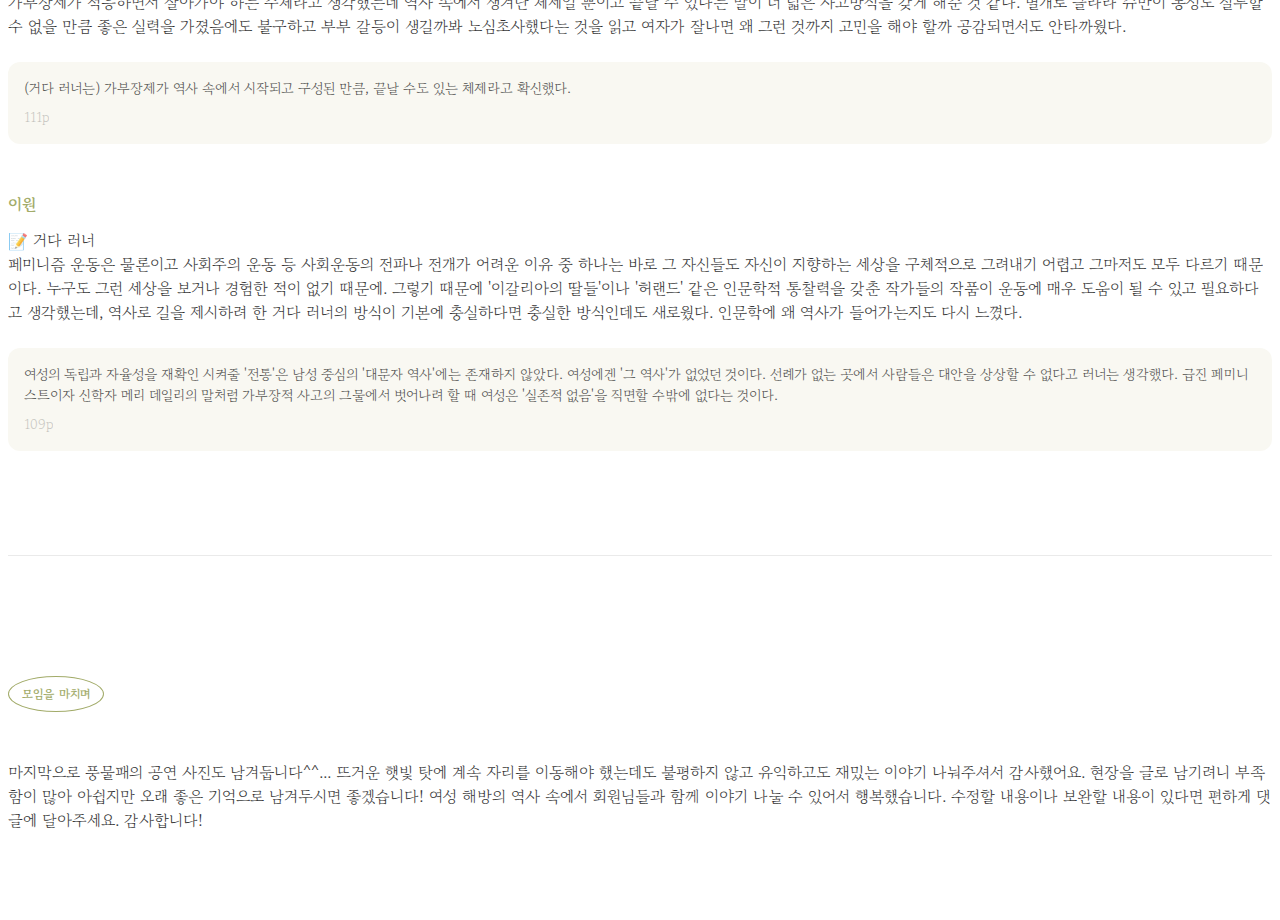
==== commit f4285e8b: "Final" ====
--- a/index.html
+++ b/index.html
@@ -5,7 +5,7 @@
 	<meta http-equiv="X-UA-Compatible" content="IE=edge,chrome=1">
 	<meta name="format-detection" content="telephone=no, address=no, email=no" />
 	<meta name="viewport" content="width=device-width, initial-scale=1, maximum-scale=1, user-scalable=no">
-    <title>🐶지정독서모임 후기</title>
+    <title>🐶지정독서모임 공지</title>
 </head>
 <body>
     <link href="https://fonts.googleapis.com/css2?family=Gowun+Batang:wght@400;700&display=swap" rel="stylesheet">
@@ -228,17 +228,27 @@
         .reveal iframe {
             display: block;
         }
+        .reveal em {
+            font-size: 14px;
+            font-style:inherit;
+            opacity: 0.6;
+            display: block;
+        }
+        .book {
+            width: 100%;
+            display: block;
+        }
+        .book img{
+            width: min(90%, 160px);            
+        }
         .bookList {
             display: flex;
             gap: 4px;
-            align-items: center;
-        }
-
-        .image-wrap.book {
-            aspect-ratio: 3 / 5;
-            height: clamp(240px, 50vw, 400px);
-            width: auto;
-            display: block;
+            align-items: flex-start;
+            width: min(90%, 320px);            
+        }
+        .bookList img{
+            width: 100%;
         }
         .herStory {
             width:100%;
@@ -299,11 +309,16 @@
             animation-delay:0.6s;
             animation-timing-function: ease-out;
             animation-fill-mode	:backwards;
-        }           
+        }   
+        .video-wrap {position:relative; padding-bottom:56.25%; padding-top:30px; height:0; overflow:hidden;}
+        .video-wrap iframe,
+        .video-wrap object,
+        .video-wrap embed {position:absolute; top:0; left:0; width:100%; height:100%;}
+
     </style>
     <div id="Dogear" class='container'>
         <div class="image-wrap Cover">
-            <img src='Img/cover.jpg'>
+            <img src='https://fancy-cuchufli-8edd09.netlify.app/Img/cover.jpg'>
         </div>
         <div class="Information fadeup">
             <div>
@@ -401,7 +416,9 @@
                         </p>
                         <div class='reveal'>
                             <span>이원님의 추천 컨텐츠</span>
-                            <iframe width="560" height="315" src="https://www.youtube.com/embed/FUHmNUoYNmk" title="YouTube video player" frameborder="0" allow="accelerometer; autoplay; clipboard-write; encrypted-media; gyroscope; picture-in-picture" allowfullscreen></iframe>                        
+                            <div class="video-wrap">
+                                <iframe width="100%" height="315" src="https://www.youtube.com/embed/FUHmNUoYNmk" title="YouTube video player" frameborder="0" allow="accelerometer; autoplay; clipboard-write; encrypted-media; gyroscope; picture-in-picture" allowfullscreen></iframe>                        
+                            </div>
                         </div>
                     </div>
 
@@ -419,11 +436,11 @@
                         <div class='reveal'>
                             <span>나무님의 추천 도서</span>
                             <div class="bookList">
-                                <div class="image-wrap book">
-                                    <img src='Img/book01.jpg'>
+                                <div class="book">
+                                    <img src='https://fancy-cuchufli-8edd09.netlify.app/Img/book01.jpg'>
                                 </div>
-                                <div class="image-wrap book">
-                                    <img src='Img/book02.jpg'>
+                                <div class="book">
+                                    <img src='https://fancy-cuchufli-8edd09.netlify.app/Img/book02.jpg'>
                                 </div>
                             </div>
                             <em>은유로서의 질병 - 수전 손택, 유원 - 백온유</em>
@@ -449,8 +466,8 @@
                         </p>
                         <div class='reveal'>
                             <span>도치님의 추천 도서</span>
-                            <div class="image-wrap book">
-                                <img src='Img/book03.jpg'>
+                            <div class="book">
+                                <img src='https://fancy-cuchufli-8edd09.netlify.app/Img/book03.jpg'>
                                 <em>다른 방식으로 보기 - 존 버거</em>
                             </div>
                         </div>
@@ -474,7 +491,7 @@
                     <div class="opinion">
                         <h5>간장</h5>
                         <p>
-                            유행의 영향도 있지만 대체적으로 예전에 비해 활동성이 좋고 편한 모습을 추구하는 것 같다. "예전으로 돌아갈 수 없을 것 같다" 라는 말을 들을 때 외형을 꾸미는 것에 대한 인식이 개선되고있다는 생각이 들면서 공감도 되고 기분이 좋다. 반면에 '소식좌'가 유행인데 남아서 버려지는 음식을 생각하면 소식이 좋지만 마른 몸을 추구하는 인식은 여전하니 복잡한 감정이 든다. 여성의 몸이 자유로워 지는 방법을 생각하면 ‘여성의 몸이 성적 대상화 되지 않는 날이 오긴 할까’ 하는 냉소적인 생각으로 이어지는데 결국 여성이 권위를 찾은 세상이 되어야만 여성의 몸이 야하지도 않고, 보호 받을 필요도 없는 자유를 찾을 수 있다고 생각한다.     
+                            유행의 영향도 있지만 대체적으로 예전에 비해 활동성이 좋고 편한 모습을 추구하는 것 같다. "예전으로 돌아갈 수 없을 것 같다" 라는 말을 들을 때 외형을 꾸미는 것에 대한 인식이 개선되고 있다는 생각이 들면서 공감도 되고 기분이 좋다. 반면에 '소식좌'가 유행인데 남아서 버려지는 음식을 생각하면 소식이 좋지만 마른 몸을 추구하는 인식은 여전하니 복잡한 감정이 든다. 여성의 몸이 자유로워지는 방법을 생각하면 ‘여성의 몸이 성적 대상화되지 않는 날이 오긴 할까’ 하는 냉소적인 생각으로 이어지는데 결국 여성이 권위를 찾은 세상이 되어야만 여성의 몸이 야하지도 않고, 보호받을 필요도 없는 자유를 찾을 수 있다고 생각한다.     
                         </p>
                     </div>
                     <div class="opinion">
@@ -484,8 +501,8 @@
                         </p>
                         <div class='reveal'>
                             <span>나무님의 추천 도서</span>
-                            <div class="image-wrap book">
-                                <img src='Img/book04.jpg'>
+                            <div class="book">
+                                <img src='https://fancy-cuchufli-8edd09.netlify.app/Img/book04.jpg'>
                                 <em>포르노랜드 - 게일 다인스</em>
                             </div>
                         </div>
@@ -493,7 +510,7 @@
                     <div class="opinion">
                         <h5>안녕</h5>
                         <p>
-                            직업 특성상 어린이, 청소년을 많이 보는데 외모에 대한 강박을 쉽게 볼 수 있다. 예를 들어 급식을 다 남기거나, 맨 얼굴을 보이기 싫어서 마스크를 쓴 채로 밥을 먹는 행동 등 요즘 여자 청소년들은 그런 것 때문에 학업 성적이 더 떨어진다는 얘기가 있을 정도다. 여자 연예인이 마른 몸으로 아름다움의 기준이 되어 돈을 버는 걸 비난할 수는 없지만 청소년들은 그걸 보면서 무대의상인 크롭탑을 입는 등 답습을 하기 때문에 유해함을 자주 느낀다. 외모 강박을 만드는 요소들이 코르셋이라는 걸 인정하는 것 만으로도 여성의 몸이 자유로워질 수 있다고 생각한다.
+                            직업 특성상 어린이, 청소년을 많이 보는데 외모에 대한 강박을 쉽게 볼 수 있다. 예를 들어 급식을 다 남기거나, 맨 얼굴을 보이기 싫어서 마스크를 쓴 채로 밥을 먹는 행동 등 요즘 여자 청소년들은 그런 것 때문에 학업 성적이 더 떨어진다는 얘기가 있을 정도다. 여자 연예인이 마른 몸으로 아름다움의 기준이 되어 돈을 버는 걸 비난할 수는 없지만 청소년들은 그걸 보면서 무대의상인 크롭탑을 입는 등 답습을 하기 때문에 유해함을 자주 느낀다. 외모 강박을 만드는 요소들이 코르셋이라는 걸 인정하는 것만으로도 여성의 몸이 자유로워질 수 있다고 생각한다.
                         </p>
                     </div>
                     <div class="opinion">
@@ -545,9 +562,9 @@
                         <h5>간장</h5>
                         <p>
                             📝 마사 누스바움<br/>
-                            감정은 절대 자연스러운 게 아니라 주장하는 감정학자로 ‘원래 그래’라는 말로 책임을 회피하던 경험을 떠올리게 했다. 두려움에 저항할 이유가 되어준 힘이 되는 말인 동시에 누군가의 이해할 수 없는 분노나 혐오와 마주할 때도 공격적인 행동들이 두려움에서 기인한 것인지 고민해 볼 수 있을 것 같다.
-                        </p>
-                        <img src="/Img/name01.jpg" alt="" class="herStory">
+                            감정은 절대 자연스러운 게 아니라 주장하는 감정 학자로 ‘원래 그래’라는 말로 책임을 회피하던 경험을 떠올리게 했다. 두려움에 저항할 이유가 되어준 힘이 되는 말인 동시에 누군가의 이해할 수 없는 분노나 혐오와 마주할 때도 공격적인 행동들이 두려움에서 기인한 것인지 고민해 볼 수 있을 것 같다.
+                        </p>
+                        <img src="https://fancy-cuchufli-8edd09.netlify.app/Img/name01.jpg" alt="" class="herStory">
                         <div class="Page">
                             <div>
                                 <p>
@@ -558,8 +575,8 @@
                         </div>
                         <div class='reveal'>
                             <span>간장의 추천 도서</span>
-                            <div class="image-wrap book">
-                                <img src='Img/book05.jpg'>
+                            <div class="book">
+                                <img src='https://fancy-cuchufli-8edd09.netlify.app/Img/book05.jpg'>
                                 <em>자기만의 방 - 버지니아 울프</em>
                             </div>
                         </div>
@@ -571,7 +588,7 @@
                             📝 바버라 에런라이크<br/>
                             사회가 나서야 될 문제를 개인의 책임으로 전가하고 있다는 의견에 공감이 갔다. 현실에 만연한 힐링 서적들만 봐도 알 수 있다. 코로나로 인한 팬데믹 상황에서 정신건강을 지원해 준다는 프로그램을 봤을 때도 노동자에게 실질적인 지원이나 휴가 등 사회적 보상을 주지 않고 국가가 제 역할을 개인의 책임이나 나약함으로 치부하는 건 위험한 문제라고 생각했다.
                         </p>
-                        <img src="/Img/name02.jpg" alt="" class="herStory">
+                        <img src="https://fancy-cuchufli-8edd09.netlify.app/Img/name02.jpg" alt="" class="herStory">
                         <div class="Page">
                             <div>
                                 <p>
@@ -588,7 +605,7 @@
                             📝 에이드리언 리치<br/>
                             최근 들어 틈만 나면 결혼에 대한 얘기를 듣게 되는데 평소에 비혼을 생각하고 있어서 좋은 의미로 하는 얘기인 걸 알지만 부담이 되고 흔들리기도 한다. 이성애자로 자신을 정체화하는 데서 벗어나는 건 책에서 말했듯 큰 용기가 필요하겠지만 보상도 매우 클 것이라는 독려에 마음이 훨씬 가벼워지는 것을 느꼈다.
                         </p>
-                        <img src="/Img/name03.jpg" alt="" class="herStory">
+                        <img src="https://fancy-cuchufli-8edd09.netlify.app/Img/name03.jpg" alt="" class="herStory">
                         <div class="Page">
                             <div>
                                 <p>
@@ -605,7 +622,7 @@
                             📝 에이드리언 리치<br/>
                             이 책의 페미니스트들이 가부장제에 속에서 살아왔기 때문에 스스로 피해를 인식했고 당장 무너뜨릴 수는 없지만 목소리를 내서 후세에 작은 도움을 줄 수 있다고 공통적으로 말하는 것 같았다. 90페이지에 리치가 남편의 (폭력적인)죽음을 겪고 한 말이 있는데 결국 책 속의 모든 인물들의 말을 집약해서 한 목소리로 내는 게 이 말이라고 생각했다. 
                         </p>
-                        <img src="/Img/name04.jpg" alt="" class="herStory">
+                        <img src="https://fancy-cuchufli-8edd09.netlify.app/Img/name04.jpg" alt="" class="herStory">
                         <div class="Page">
                             <div>
                                 <p>
@@ -625,7 +642,7 @@
                             📝 루스 베이더 긴즈버그<br/>
                             보수적인 법학 분야에서 연방 대법원 판사로 임명되기까지 얼마나 수 많은 고초를 겪었을까 싶었다. "여성 대법관이 9명이 되지 말라는 법이 있습니까?"라고 말하는 긴즈버그를 보고 뒤통수를 맞은 기분이 들면서 누군가의 기억 속에 이런 영감을 줄 수 있는 사람이 되고 싶다는 생각이 들었다.
                         </p>
-                        <img src="/Img/name05.jpg" alt="" class="herStory">
+                        <img src="https://fancy-cuchufli-8edd09.netlify.app/Img/name05.jpg" alt="" class="herStory">
                         <div class="Page">
                             <div>
                                 <p>
@@ -642,7 +659,7 @@
                             📝 거다 러너<br/>
                             가부장제가 적응하면서 살아가야 하는 주체라고 생각했는데 역사 속에서 생겨난 체제일 뿐이고 끝날 수 있다는 말이 더 넓은 사고방식을 갖게 해준 것 같다. 별개로 클라라 슈만이 동성도 질투할 수 없을 만큼 좋은 실력을 가졌음에도 불구하고 부부 갈등이 생길까봐 노심초사했다는 것을 읽고 여자가 잘나면 왜 그런 것까지 고민을 해야 할까 공감되면서도 안타까웠다.
                         </p>
-                        <img src="/Img/name06.jpg" alt="" class="herStory">
+                        <img src="https://fancy-cuchufli-8edd09.netlify.app/Img/name06.jpg" alt="" class="herStory">
                         <div class="Page">
                             <div>
                                 <p>
@@ -662,7 +679,7 @@
                             
                             그렇기 때문에 '이갈리아의 딸들'이나 '허랜드' 같은 인문학적 통찰력을 갖춘 작가들의 작품이 운동에 매우 도움이 될 수 있고 필요하다고 생각했는데, 역사로 길을 제시하려 한 거다 러너의 방식이 기본에 충실하다면 충실한 방식인데도 새로웠다. 인문학에 왜 역사가 들어가는지도 다시 느꼈다.
                         </p>
-                        <img src="/Img/name07.jpg" alt="" class="herStory">
+                        <img src="https://fancy-cuchufli-8edd09.netlify.app/Img/name07.jpg" alt="" class="herStory">
                         <div class="Page">
                             <div>
                                 <p>
@@ -681,8 +698,8 @@
                 <div class="Question">
                     모임을 마치며
                 </div>
-                <img src="/Img/noname1.jpg" alt="" class="herStory">
-                <img src="/Img/noname2.jpg" alt="" class="herStory">
+                <img src="https://fancy-cuchufli-8edd09.netlify.app/Img/noname1.jpg" alt="" class="herStory">
+                <img src="https://fancy-cuchufli-8edd09.netlify.app/Img/noname2.jpg" alt="" class="herStory">
                 <p>
                     마지막으로 풍물패의 공연 사진도 남겨둡니다^^... 뜨거운 햇빛 탓에 계속 자리를 이동해야 했는데도 불평하지 않고 유익하고도 재밌는 이야기 나눠주셔서 감사했어요. 현장을 글로 남기려니 부족함이 많아 아쉽지만 오래 좋은 기억으로 남겨두시면 좋겠습니다! 여성 해방의 역사 속에서 회원님들과 함께 이야기 나눌 수 있어서 행복했습니다. 수정할 내용이나 보완할 내용이 있다면 편하게 댓글에 달아주세요. 감사합니다!
                 </p>
